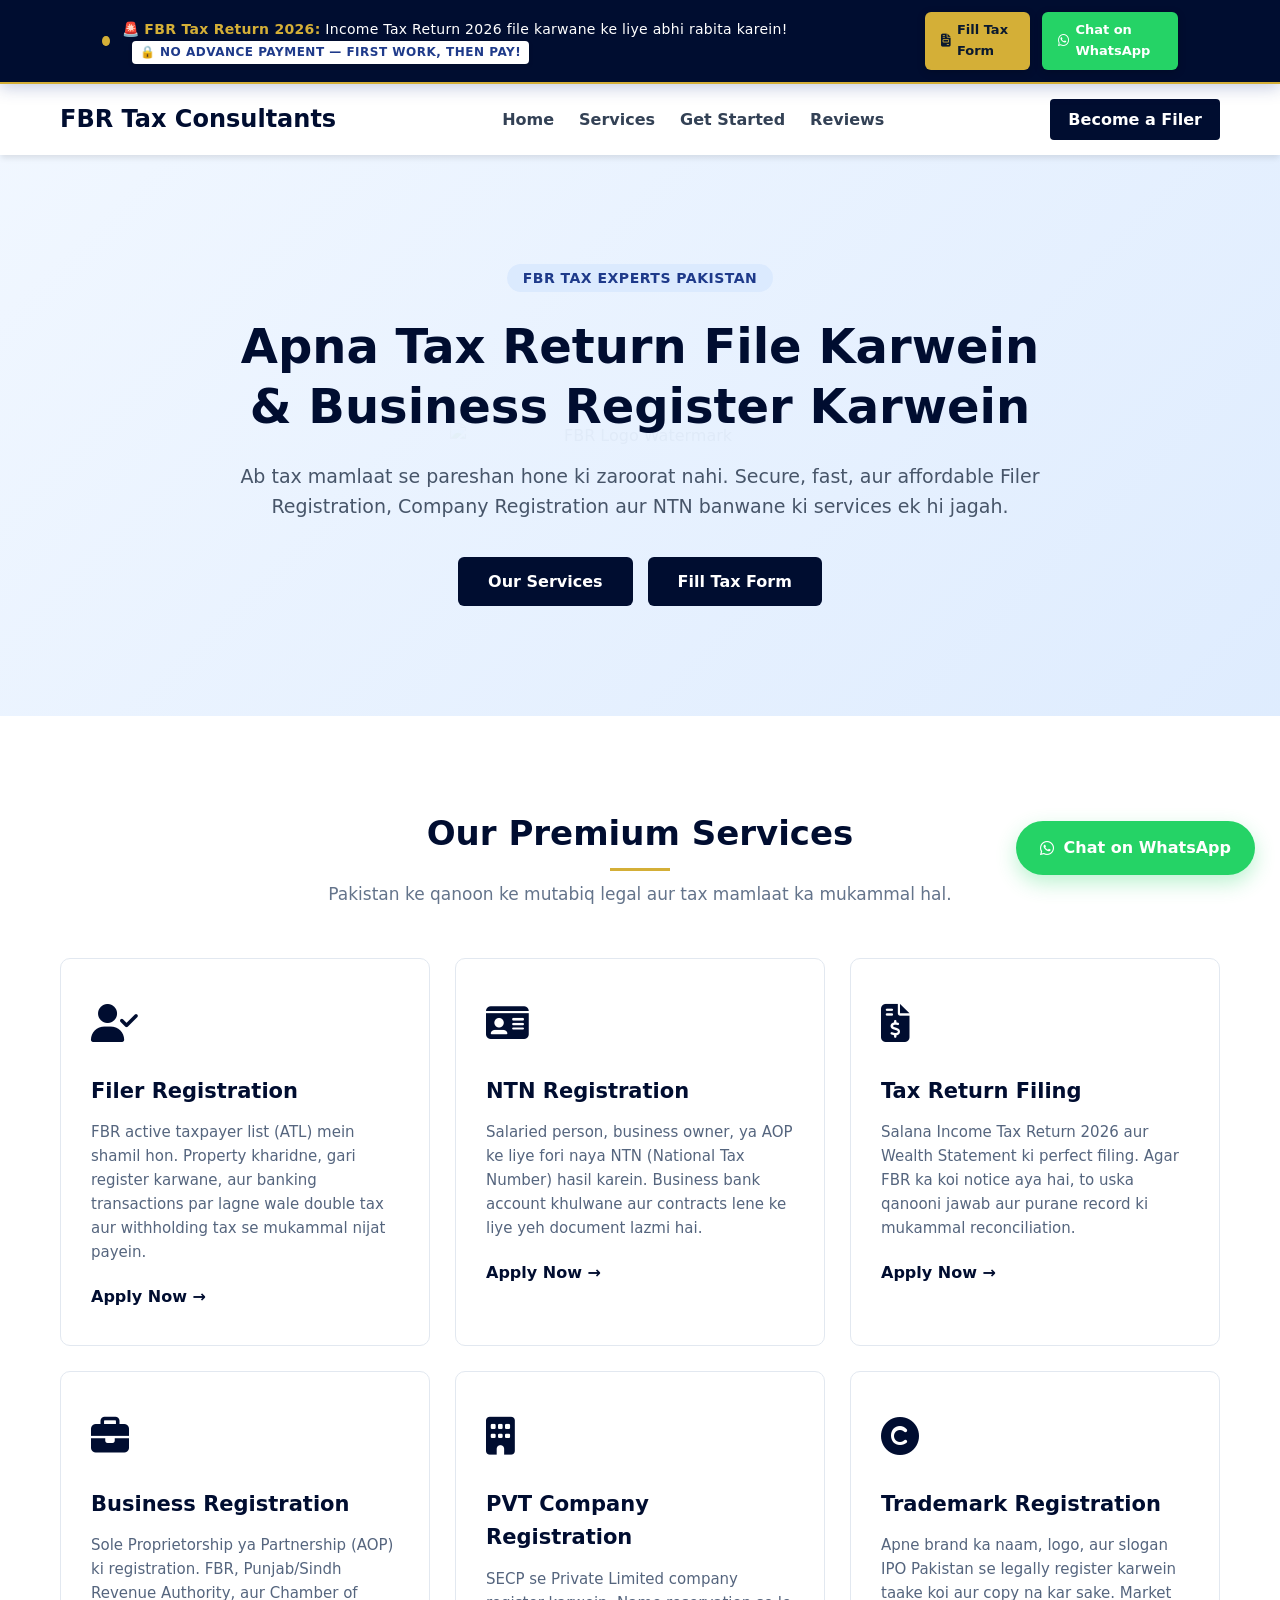
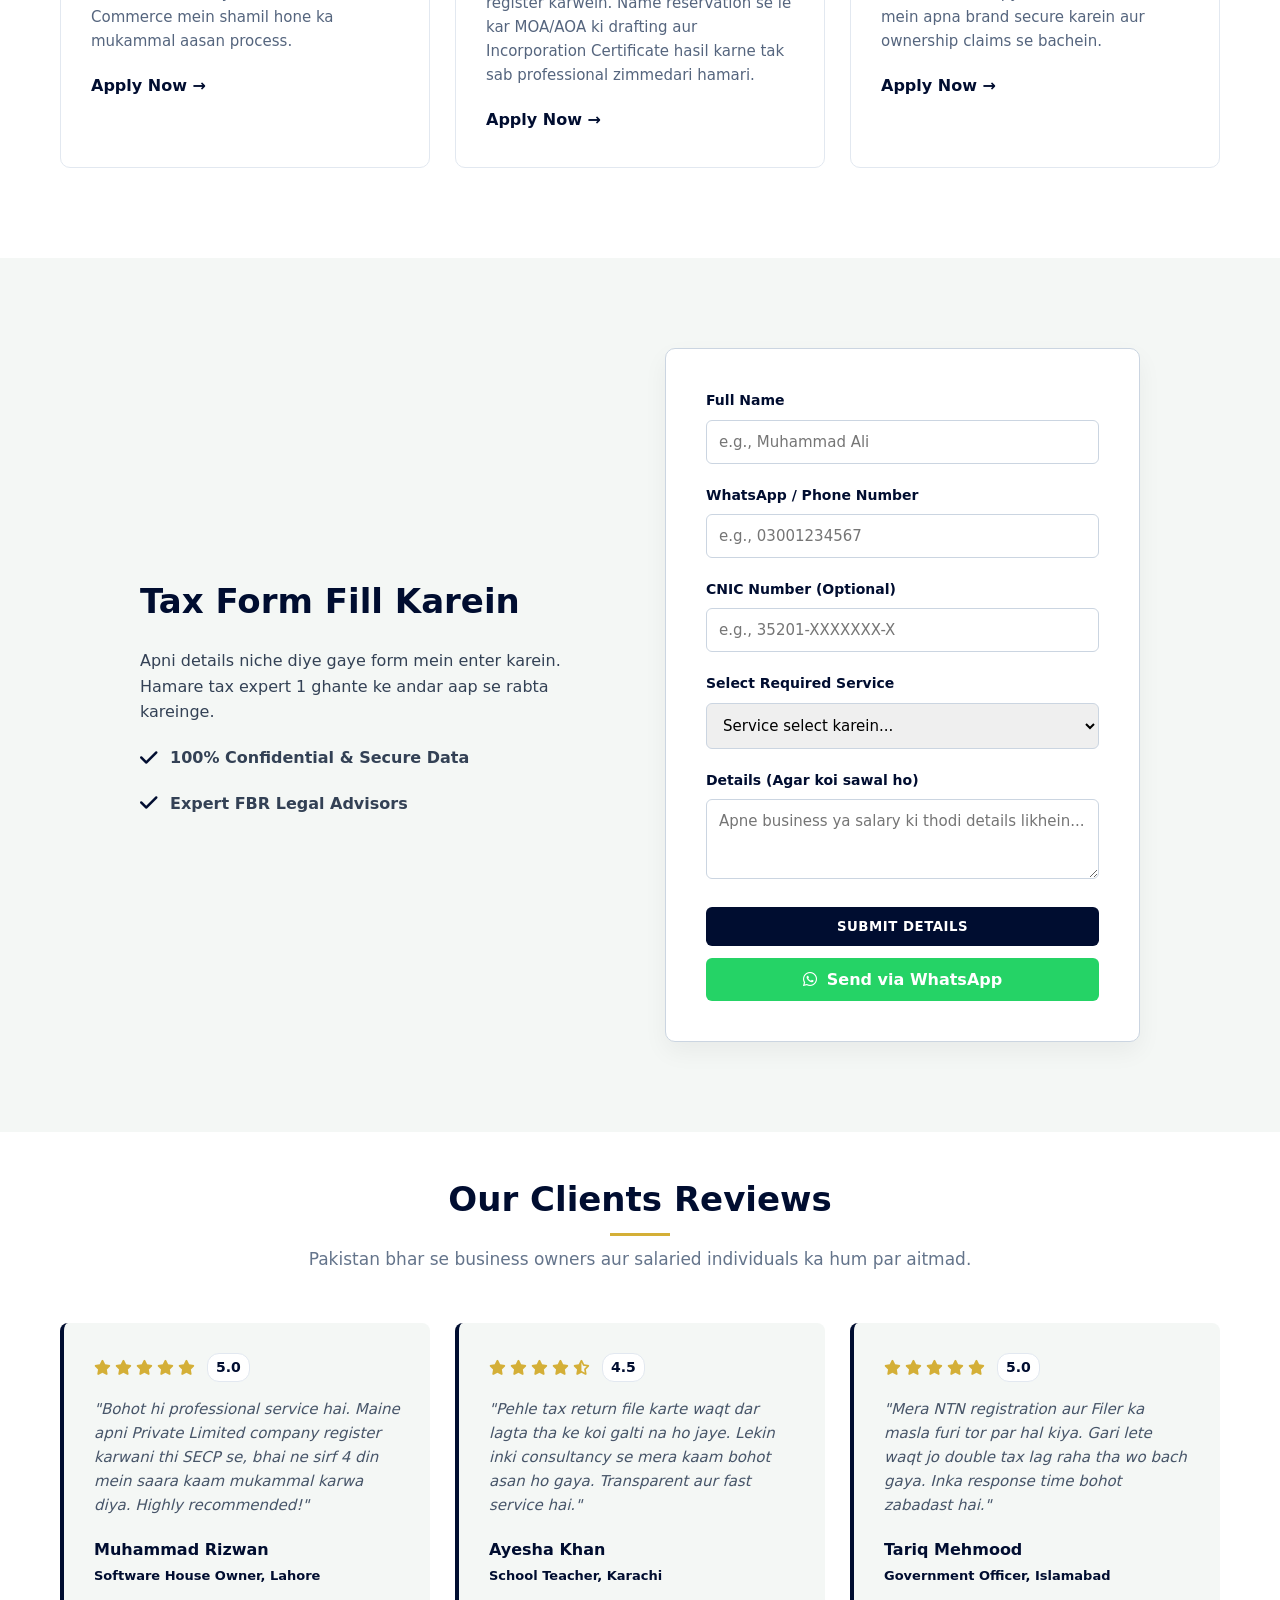
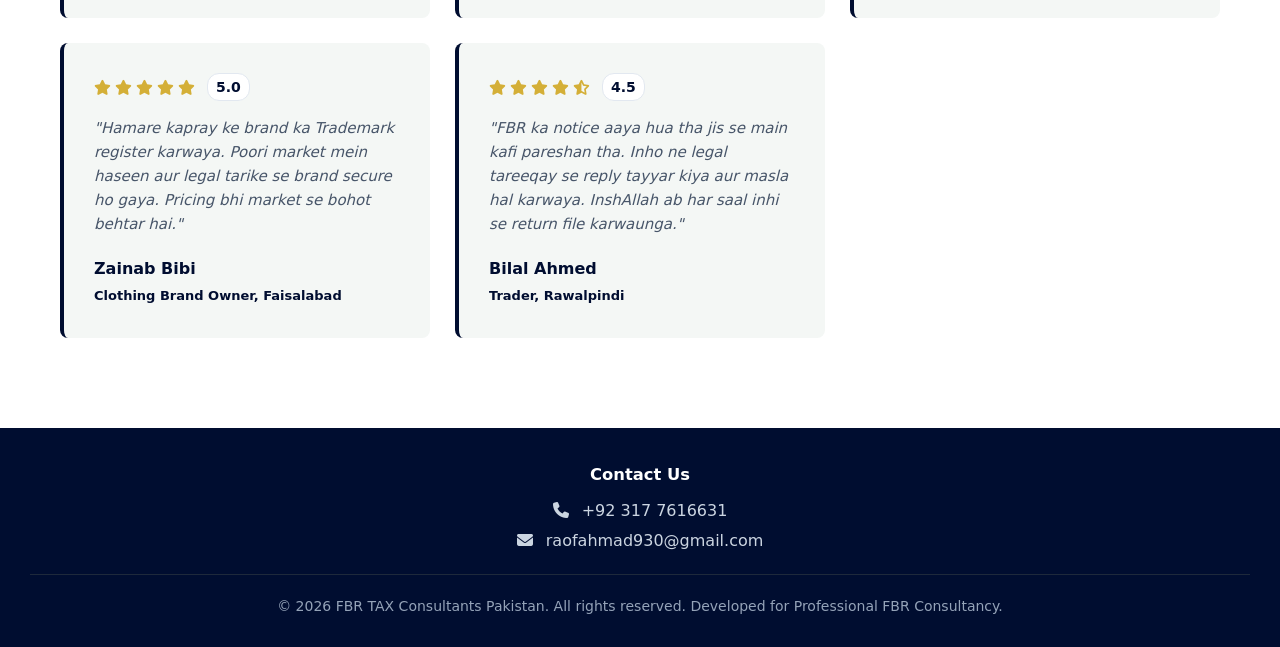
==== index.html @ 454d181c "Add files via upload" ====
<!DOCTYPE html>
<html lang="en">
<head>
    <meta charset="UTF-8">
    <meta name="viewport" content="width=device-width, initial-scale=1.0">
    <title>Tax & Business Consultancy | FBR Filer & Registrations Pakistan</title>
    <link rel="stylesheet" href="style.css">
    <link rel="stylesheet" href="https://cdnjs.cloudflare.com/ajax/libs/font-awesome/6.4.0/css/all.min.css">
</head>
<body>

    <div class="announcement-bar" onclick="location.href='#appointment'">
        <div class="bar-content">
            <span class="live-pulse"></span>
            <p><strong>🚨 FBR Tax Return 2026:</strong> Income Tax Return 2026 file karwane ke liye abhi rabita karein! <span class="trust-badge-text">🔒 NO ADVANCE PAYMENT — FIRST WORK, THEN PAY!</span></p>
        </div>
        
        <div class="bar-actions">
            <a href="#appointment" class="bar-btn bar-form-btn">
                <i class="fa-solid fa-file-invoice"></i> Fill Tax Form
            </a>
            
            <a href="https://wa.me/923177616631?text=Hi,%20I%20want%20to%20file%20my%20FBR%20Tax%20Return%20for%202026." class="bar-btn bar-whatsapp-btn" target="_blank" onclick="event.stopPropagation();">
                <i class="fa-brands fa-whatsapp"></i> Chat on WhatsApp
            </a>
        </div>
    </div>

    <header>
        <nav class="navbar">
            <div class="logo">FBR Tax<span> Consultants</span></div>
            <ul class="nav-links">
                <li><a href="#hero">Home</a></li>
                <li><a href="#services">Services</a></li>
                <li><a href="#appointment">Get Started</a></li>
                <li><a href="#reviews">Reviews</a></li>
            </ul>
            <a href="#appointment" class="nav-btn">Become a Filer</a>
        </nav>
    </header>

    <main>
        <section id="hero" class="hero-section">
            <div class="fbr-watermark-layer">
                <img src="https://upload.wikimedia.org/wikipedia/commons/4/43/Federal_Board_of_Revenue_Logo.png" alt="FBR Logo Watermark">
            </div>
            <div class="hero-container">
                <span class="badge">FBR Tax Experts Pakistan</span>
                <h1>Apna Tax Return File Karwein <br>& Business Register Karwein</h1>
                <p>Ab tax mamlaat se pareshan hone ki zaroorat nahi. Secure, fast, aur affordable Filer Registration, Company Registration aur NTN banwane ki services ek hi jagah.</p>
                <div class="hero-buttons">
                    <a href="#services" class="btn btn-primary">Our Services</a>
                    <a href="#appointment" class="btn btn-secondary">Fill Tax Form</a>
                </div>
            </div>
        </section>

        <section id="services" class="services-section">
            <div class="section-header">
                <h2>Our Premium Services</h2>
                <p>Pakistan ke qanoon ke mutabiq legal aur tax mamlaat ka mukammal hal.</p>
            </div>
            
            <div class="services-grid">
                <a href="#appointment" class="service-card">
                    <div class="service-icon"><i class="fa-solid fa-user-check"></i></div>
                    <h3>Filer Registration</h3>
                    <p>FBR active taxpayer list (ATL) mein shamil hon. Property kharidne, gari register karwane, aur banking transactions par lagne wale double tax aur withholding tax se mukammal nijat payein.</p>
                    <span class="service-link">Apply Now →</span>
                </a>
                
                <a href="#appointment" class="service-card">
                    <div class="service-icon"><i class="fa-solid fa-id-card"></i></div>
                    <h3>NTN Registration</h3>
                    <p>Salaried person, business owner, ya AOP ke liye fori naya NTN (National Tax Number) hasil karein. Business bank account khulwane aur contracts lene ke liye yeh document lazmi hai.</p>
                    <span class="service-link">Apply Now →</span>
                </a>
                
                <a href="#appointment" class="service-card">
                    <div class="service-icon"><i class="fa-solid fa-file-invoice-dollar"></i></div>
                    <h3>Tax Return Filing</h3>
                    <p>Salana Income Tax Return 2026 aur Wealth Statement ki perfect filing. Agar FBR ka koi notice aya hai, to uska qanooni jawab aur purane record ki mukammal reconciliation.</p>
                    <span class="service-link">Apply Now →</span>
                </a>
                
                <a href="#appointment" class="service-card">
                    <div class="service-icon"><i class="fa-solid fa-briefcase"></i></div>
                    <h3>Business Registration</h3>
                    <p>Sole Proprietorship ya Partnership (AOP) ki registration. FBR, Punjab/Sindh Revenue Authority, aur Chamber of Commerce mein shamil hone ka mukammal aasan process.</p>
                    <span class="service-link">Apply Now →</span>
                </a>
                
                <a href="#appointment" class="service-card">
                    <div class="service-icon"><i class="fa-solid fa-building"></i></div>
                    <h3>PVT Company Registration</h3>
                    <p>SECP se Private Limited company register karwein. Name reservation se le kar MOA/AOA ki drafting aur Incorporation Certificate hasil karne tak sab professional zimmedari hamari.</p>
                    <span class="service-link">Apply Now →</span>
                </a>
                
                <a href="#appointment" class="service-card">
                    <div class="service-icon"><i class="fa-solid fa-copyright"></i></div>
                    <h3>Trademark Registration</h3>
                    <p>Apne brand ka naam, logo, aur slogan IPO Pakistan se legally register karwein taake koi aur copy na kar sake. Market mein apna brand secure karein aur ownership claims se bachein.</p>
                    <span class="service-link">Apply Now →</span>
                </a>
            </div>
        </section>

        <section id="appointment" class="form-section">
            <div class="form-container">
                <div class="form-info">
                    <h2>Tax Form Fill Karein</h2>
                    <p>Apni details niche diye gaye form mein enter karein. Hamare tax expert 1 ghante ke andar aap se rabta kareinge.</p>
                    <div class="info-item">
                        <i class="fa-solid fa-check"></i>
                        <p>100% Confidential & Secure Data</p>
                    </div>
                    <div class="info-item">
                        <i class="fa-solid fa-check"></i>
                        <p>Expert FBR Legal Advisors</p>
                    </div>
                </div>

                <form class="tax-form" id="clientTaxForm" action="https://formsubmit.co/raofahmad930@gmail.com" method="POST">
                    
                    <input type="hidden" name="_subject" value="New Client Lead from FBR Tax Website!">
                    <input type="hidden" name="_captcha" value="false">

                    <div class="form-group">
                        <label for="clientName">Full Name</label>
                        <input type="text" id="clientName" name="Full_Name" required placeholder="e.g., Muhammad Ali">
                    </div>
                    <div class="form-group">
                        <label for="clientPhone">WhatsApp / Phone Number</label>
                        <input type="tel" id="clientPhone" name="Phone_Number" required placeholder="e.g., 03001234567">
                    </div>
                    <div class="form-group">
                        <label for="cnic">CNIC Number (Optional)</label>
                        <input type="text" id="cnic" name="CNIC" placeholder="e.g., 35201-XXXXXXX-X">
                    </div>
                    <div class="form-group">
                        <label for="serviceRequired">Select Required Service</label>
                        <select id="serviceRequired" name="Service_Required" required>
                            <option value="" disabled selected>Service select karein...</option>
                            <option value="Filer Registration">Filer Registration</option>
                            <option value="NTN Registration">NTN Registration</option>
                            <option value="Tax Return Filing">Tax Return Filing</option>
                            <option value="Business Registration">Business Registration (Sole Proprietor)</option>
                            <option value="PVT Company Registration">PVT Company (SECP) Registration</option>
                            <option value="Trademark Registration">Trademark Registration (IPO)</option>
                        </select>
                    </div>
                    <div class="form-group">
                        <label for="clientMessage">Details (Agar koi sawal ho)</label>
                        <textarea id="clientMessage" name="Message" rows="3" placeholder="Apne business ya salary ki thodi details likhein..."></textarea>
                    </div>
                    
                    <div class="form-actions">
                        <button type="submit" class="btn btn-primary form-submit">Submit Details</button>
                        <button type="button" onclick="window.open('https://wa.me/923177616631?text=Hi,%20I%20have%20filled%20the%20form%20on%20your%20website.', '_blank')" id="whatsappDirectBtn" class="btn btn-whatsapp">
                            <i class="fa-brands fa-whatsapp"></i> Send via WhatsApp
                        </button>
                    </div>
                </form>
            </div>
        </section>

        <section id="reviews" class="reviews-section">
            <div class="section-header">
                <h2>Our Clients Reviews</h2>
                <p>Pakistan bhar se business owners aur salaried individuals ka hum par aitmad.</p>
            </div>

            <div class="reviews-grid">
                <div class="review-card">
                    <div class="stars">
                        <i class="fa-solid fa-star"></i><i class="fa-solid fa-star"></i><i class="fa-solid fa-star"></i><i class="fa-solid fa-star"></i><i class="fa-solid fa-star"></i>
                        <span class="rating-num">5.0</span>
                    </div>
                    <p class="review-text">"Bohot hi professional service hai. Maine apni Private Limited company register karwani thi SECP se, bhai ne sirf 4 din mein saara kaam mukammal karwa diya. Highly recommended!"</p>
                    <div class="client-info">
                        <h4>Muhammad Rizwan</h4>
                        <span>Software House Owner, Lahore</span>
                    </div>
                </div>

                <div class="review-card">
                    <div class="stars">
                        <i class="fa-solid fa-star"></i><i class="fa-solid fa-star"></i><i class="fa-solid fa-star"></i><i class="fa-solid fa-star"></i><i class="fa-solid fa-star-half-stroke"></i>
                        <span class="rating-num">4.5</span>
                    </div>
                    <p class="review-text">"Pehle tax return file karte waqt dar lagta tha ke koi galti na ho jaye. Lekin inki consultancy se mera kaam bohot asan ho gaya. Transparent aur fast service hai."</p>
                    <div class="client-info">
                        <h4>Ayesha Khan</h4>
                        <span>School Teacher, Karachi</span>
                    </div>
                </div>

                <div class="review-card">
                    <div class="stars">
                        <i class="fa-solid fa-star"></i><i class="fa-solid fa-star"></i><i class="fa-solid fa-star"></i><i class="fa-solid fa-star"></i><i class="fa-solid fa-star"></i>
                        <span class="rating-num">5.0</span>
                    </div>
                    <p class="review-text">"Mera NTN registration aur Filer ka masla furi tor par hal kiya. Gari lete waqt jo double tax lag raha tha wo bach gaya. Inka response time bohot zabadast hai."</p>
                    <div class="client-info">
                        <h4>Tariq Mehmood</h4>
                        <span>Government Officer, Islamabad</span>
                    </div>
                </div>

                <div class="review-card">
                    <div class="stars">
                        <i class="fa-solid fa-star"></i><i class="fa-solid fa-star"></i><i class="fa-solid fa-star"></i><i class="fa-solid fa-star"></i><i class="fa-solid fa-star"></i>
                        <span class="rating-num">5.0</span>
                    </div>
                    <p class="review-text">"Hamare kapray ke brand ka Trademark register karwaya. Poori market mein haseen aur legal tarike se brand secure ho gaya. Pricing bhi market se bohot behtar hai."</p>
                    <div class="client-info">
                        <h4>Zainab Bibi</h4>
                        <span>Clothing Brand Owner, Faisalabad</span>
                    </div>
                </div>

                <div class="review-card">
                    <div class="stars">
                        <i class="fa-solid fa-star"></i><i class="fa-solid fa-star"></i><i class="fa-solid fa-star"></i><i class="fa-solid fa-star"></i><i class="fa-solid fa-star-half-stroke"></i>
                        <span class="rating-num">4.5</span>
                    </div>
                    <p class="review-text">"FBR ka notice aaya hua tha jis se main kafi pareshan tha. Inho ne legal tareeqay se reply tayyar kiya aur masla hal karwaya. InshAllah ab har saal inhi se return file karwaunga."</p>
                    <div class="client-info">
                        <h4>Bilal Ahmed</h4>
                        <span>Trader, Rawalpindi</span>
                    </div>
                </div>
            </div>
        </section>
    </main>

    <footer>
        <div style="margin-bottom: 20px;">
            <h3 style="color: #ffffff; margin-bottom: 10px;">Contact Us</h3>
            <p style="font-size: 16px; color: #cbd5e1; margin-bottom: 5px;">
                <i class="fa-solid fa-phone" style="margin-right: 8px;"></i> +92 317 7616631
            </p>
            <p style="font-size: 16px; color: #cbd5e1;">
                <i class="fa-solid fa-envelope" style="margin-right: 8px;"></i> raofahmad930@gmail.com
            </p>
        </div>
        <div style="border-top: 1px solid #1e293b; padding-top: 20px; margin-top: 10px;">
            <p>&copy; 2026 FBR TAX Consultants Pakistan. All rights reserved. Developed for Professional FBR Consultancy.</p>
        </div>
    </footer>

    <a href="https://wa.me/923177616631?text=Hi,%20I%20want%20to%20know%20about%20FBR%20Tax%20Filing%20and%20Registration%20services." class="whatsapp-float" target="_blank">
        <i class="fa-brands fa-whatsapp"></i>
        <span>Chat on WhatsApp</span>
    </a>

    <script src="script.js"></script>
</body>
</html>
---- style.css ----
/* --- Color Palette & Reset --- */
* {
    margin: 0;
    padding: 0;
    box-sizing: border-box;
    font-family: 'Segoe UI', system-ui, sans-serif;
    scroll-behavior: smooth;
}

:root {
    /* Changed from Green to Navy Blue */
    --primary-color: #000d30; 
    --accent-color: #d4af37;
    --dark-blue: #000d30;
    --light-gray: #f4f7f5;
    --text-color: #334155;
    --border-color: #cbd5e1;
}

body {
    color: var(--text-color);
    background-color: #ffffff;
    line-height: 1.6;
}

/* --- Upgraded Classy 2026 Announcement Bar --- */
.announcement-bar {
    /* Updated gradient to use navy blue */
    background: linear-gradient(135deg, #000d30 0%, #000d30 100%); 
    color: #ffffff;
    display: flex;
    justify-content: space-between;
    align-items: center;
    padding: 12px 8%;
    cursor: pointer;
    position: relative;
    z-index: 1001;
    font-size: 14px;
    border-bottom: 2px solid var(--accent-color);
    box-shadow: 0 4px 15px rgba(30, 58, 138, 0.25);
    animation: barElegantGlow 4s infinite alternate;
}

.bar-content {
    display: flex;
    align-items: center;
    gap: 12px;
}

.live-pulse {
    width: 10px;
    height: 10px;
    background-color: var(--accent-color);
    border-radius: 50%;
    display: inline-block;
    animation: pulseGoldDot 1.5s infinite;
}

.announcement-bar p { margin: 0; font-weight: 500; letter-spacing: 0.3px; }
.announcement-bar p strong { color: var(--accent-color); font-weight: 700; }

.trust-badge-text {
    background-color: #ffffff;
    color: #1e3a8a; /* Updated to navy blue */
    padding: 2px 8px;
    border-radius: 4px;
    font-weight: 800;
    margin-left: 10px;
    display: inline-block;
    font-size: 12px;
    letter-spacing: 0.5px;
    box-shadow: 0 2px 5px rgba(0,0,0,0.1);
    animation: textPulse 2s infinite;
}

.bar-actions { display: flex; gap: 12px; }
.bar-btn { color: #0a192f; text-decoration: none; padding: 8px 16px; border-radius: 6px; font-weight: 700; display: flex; align-items: center; gap: 6px; font-size: 13px; box-shadow: 0 2px 8px rgba(0,0,0,0.2); transition: all 0.3s ease; }
.bar-form-btn { background-color: var(--accent-color); color: #0a192f; }
.bar-form-btn:hover { background-color: #bfa032; transform: translateY(-2px); }
.bar-whatsapp-btn { background-color: #25d366; color: #ffffff; }
.bar-whatsapp-btn:hover { background-color: #1ebd58; transform: translateY(-2px); }

/* --- Navbar --- */
header {
    background: #ffffff;
    position: sticky;
    top: 0;
    box-shadow: 0 4px 6px -1px rgba(0,0,0,0.1);
    z-index: 1000;
}
.navbar { display: flex; justify-content: space-between; align-items: center; max-width: 1200px; margin: 0 auto; padding: 15px 20px; }
.logo { font-size: 24px; font-weight: 800; color: var(--dark-blue); }
.logo span { color: var(--primary-color); }
.nav-links { display: flex; list-style: none; gap: 25px; }
.nav-links a { text-decoration: none; color: var(--text-color); font-weight: 600; transition: 0.3s; }
.nav-links a:hover { color: var(--primary-color); }
.nav-btn { text-decoration: none; background: var(--primary-color); color: #fff; padding: 8px 18px; border-radius: 4px; font-weight: 600; transition: 0.3s; }
.nav-btn:hover { background: #172554; box-shadow: 0 4px 10px rgba(30, 58, 138, 0.3); } /* Updated hover to darker blue */

/* --- Hero Section & Watermark --- */
.hero-section {
    /* Updated gradient to use light blue tints instead of green */
    background: linear-gradient(135deg, rgba(239, 246, 255, 0.9) 0%, rgba(219, 234, 254, 0.9) 100%);
    padding: 110px 20px;
    text-align: center;
    position: relative !important;
    overflow: hidden !important;
}
.fbr-watermark-layer {
    position: absolute !important;
    top: 50% !important; left: 50% !important;
    transform: translate(-50%, -50%) !important;
    width: 380px !important; height: 380px !important;
    z-index: 1 !important;
    pointer-events: none !important;
    display: flex !important; justify-content: center !important; align-items: center !important;
}
.fbr-watermark-layer img {
    width: 100% !important; height: auto !important;
    opacity: 0.04 !important;
    mix-blend-mode: multiply !important;
}
.hero-container { max-width: 850px; margin: 0 auto; position: relative !important; z-index: 2 !important; }
.badge { background: #dbeafe; color: #1e3a8a; padding: 6px 16px; border-radius: 20px; font-weight: 700; font-size: 14px; text-transform: uppercase; letter-spacing: 0.5px; } /* Updated badge to blue */
.hero-container h1 { font-size: 48px; color: var(--dark-blue); margin: 25px 0; line-height: 1.25; font-weight: 800; }
.hero-container p { font-size: 19px; color: #475569; margin-bottom: 35px; }
.hero-buttons { display: flex; justify-content: center; gap: 15px; }

/* --- Buttons --- */
.btn { padding: 12px 30px; border-radius: 6px; font-weight: 700; text-decoration: none; cursor: pointer; border: none; transition: 0.3s; }
.btn-primary { background: var(--primary-color); color: #fff; }
.btn-primary:hover { background: #172554; transform: translateY(-2px); } /* Updated hover to darker blue */
.btn-secondary { background: var(--dark-blue); color: #fff; }
.btn-secondary:hover { background: #1e293b; transform: translateY(-2px); }

/* --- Services Section --- */
.services-section { max-width: 1200px; margin: 0 auto; padding: 90px 20px; }
.section-header { text-align: center; margin-bottom: 50px; }
.section-header h2 { font-size: 34px; color: var(--dark-blue); font-weight: 800; position: relative; display: inline-block; padding-bottom: 10px; }
.section-header h2::after { content: ''; width: 60px; height: 3px; background: var(--accent-color); position: absolute; bottom: 0; left: 50%; transform: translateX(-50%); }
.section-header p { color: #64748b; margin-top: 10px; font-size: 17px; }

.services-grid { display: grid; grid-template-columns: repeat(auto-fit, minmax(320px, 1fr)); gap: 25px; }
/* Modified to act as an anchor link */
.service-card { border: 1px solid #e2e8f0; padding: 35px 30px; border-radius: 10px; background: #fff; transition: 0.3s; text-decoration: none; display: block; color: inherit; }
.service-card:hover { transform: translateY(-5px); box-shadow: 0 15px 30px rgba(0,0,0,0.08); border-color: var(--primary-color); }
.service-icon { font-size: 38px; color: var(--primary-color); margin-bottom: 20px; }
.service-card h3 { font-size: 21px; color: var(--dark-blue); margin-bottom: 12px; font-weight: 700; }
.service-card p { font-size: 15px; color: #55657e; margin-bottom: 20px; }
.service-link { display: inline-block; text-decoration: none; color: var(--primary-color); font-weight: 700; }

/* --- Form Section --- */
.form-section { background-color: var(--light-gray); padding: 90px 20px; }
.form-container { max-width: 1000px; margin: 0 auto; display: grid; grid-template-columns: 1fr 1fr; gap: 50px; align-items: center; }
.form-info h2 { font-size: 34px; color: var(--dark-blue); font-weight: 800; margin-bottom: 20px; }
.info-item { display: flex; align-items: center; gap: 12px; margin-top: 20px; font-weight: 600; font-size: 16px; }
.info-item i { color: var(--primary-color); font-size: 20px; }
.tax-form { background: #fff; padding: 40px; border-radius: 10px; box-shadow: 0 10px 25px rgba(0,0,0,0.05); border: 1px solid var(--border-color); }
.form-group { margin-bottom: 20px; }
.form-group label { display: block; font-weight: 700; margin-bottom: 8px; font-size: 14px; color: var(--dark-blue); }
.form-group input, .form-group select, .form-group textarea { width: 100%; padding: 12px; border: 1px solid var(--border-color); border-radius: 6px; font-size: 15px; outline: none; transition: 0.3s; }
.form-group input:focus, .form-group select:focus, .form-group textarea:focus { border-color: var(--primary-color); box-shadow: 0 0 0 3px rgba(30, 58, 138, 0.1); } /* Updated shadow to blue */

/* Updated Buttons inside Form */
.form-actions { display: flex; flex-direction: column; gap: 12px; margin-top: 10px; }
.form-submit { width: 100%; text-transform: uppercase; letter-spacing: 0.5px; }
.btn-whatsapp { width: 100%; background-color: #25d366; color: white; display: flex; justify-content: center; align-items: center; gap: 10px; font-size: 16px; border: none; padding: 12px 30px; border-radius: 6px; font-weight: 700; cursor: pointer; transition: 0.3s; text-decoration: none; }
.btn-whatsapp:hover { background-color: #1ebd58; transform: translateY(-2px); }

/* --- Reviews Section --- */
.reviews-section { background-color: #fff; max-width: 1200px; margin: 0 auto; padding: 40px 20px 90px 20px; }
.reviews-grid { display: grid; grid-template-columns: repeat(auto-fit, minmax(300px, 1fr)); gap: 25px; }
.review-card { background: var(--light-gray); padding: 30px; border-radius: 8px; border-left: 4px solid var(--primary-color); transition: 0.3s; }
.review-card:hover { transform: scale(1.02); box-shadow: 0 10px 20px rgba(0,0,0,0.05); }
.stars { color: var(--accent-color); margin-bottom: 15px; font-size: 15px; display: flex; align-items: center; gap: 4px; }
.rating-num { color: var(--dark-blue); font-weight: 700; margin-left: 8px; font-size: 14px; background: #fff; padding: 2px 8px; border-radius: 12px; border: 1px solid #e2e8f0; }
.review-text { font-style: italic; color: #475569; font-size: 15px; margin-bottom: 20px; line-height: 1.6; }
.client-info h4 { color: var(--dark-blue); font-size: 16px; font-weight: 700; }
.client-info span { color: var(--primary-color); font-size: 13px; font-weight: 600; }

/* --- Footer --- */
footer { background: var(--dark-blue); color: #94a3b8; text-align: center; padding: 30px; font-size: 14px; border-top: 4px solid var(--primary-color); }

/* --- WhatsApp Floating Button --- */
.whatsapp-float { position: fixed; bottom: 25px; right: 25px; background-color: #25d366; color: white; border-radius: 50px; text-align: center; padding: 14px 24px; font-weight: 700; font-size: 16px; box-shadow: 0 8px 20px rgba(37, 211, 102, 0.3); text-decoration: none; display: flex; align-items: center; gap: 10px; z-index: 1000; transition: 0.3s ease; }
.whatsapp-float:hover { transform: translateY(-3px); box-shadow: 0 12px 24px rgba(37, 211, 102, 0.4); background-color: #1ebd58; }

/* --- Animations --- */
@keyframes pulseGoldDot {
    0% { transform: scale(0.95); box-shadow: 0 0 0 0 rgba(212, 175, 55, 0.7); }
    70% { transform: scale(1); box-shadow: 0 0 0 8px rgba(212, 175, 55, 0); }
    100% { transform: scale(0.95); box-shadow: 0 0 0 0 rgba(212, 175, 55, 0); }
}
@keyframes barElegantGlow {
    0% { box-shadow: 0 4px 10px rgba(30, 58, 138, 0.2); } /* Updated shadow to blue */
    100% { box-shadow: 0 4px 20px rgba(212, 175, 55, 0.3); border-color: #ffdf79; }
}
@keyframes textPulse {
    0% { transform: scale(1); }
    50% { transform: scale(1.03); background-color: #ffdf79; }
    100% { transform: scale(1); }
}

/* --- Mobile Responsive --- */
@media (max-width: 900px) {
    .announcement-bar { flex-direction: column; gap: 12px; text-align: center; padding: 15px; }
    .bar-content { flex-direction: column; gap: 6px; }
    .bar-actions { width: 100%; justify-content: center; }
}
@media (max-width: 768px) {
    .navbar { flex-direction: column; gap: 15px; }
    .nav-links { gap: 15px; }
    .hero-container h1 { font-size: 32px; }
    .form-container { grid-template-columns: 1fr; gap: 40px; }
    .whatsapp-float span { display: none; } 
    .whatsapp-float { padding: 16px; border-radius: 50%; bottom: 20px; right: 20px; }
}
@media (max-width: 600px) {
    .trust-badge-text { display: block; margin-left: 0; margin-top: 5px; text-align: center; }
}
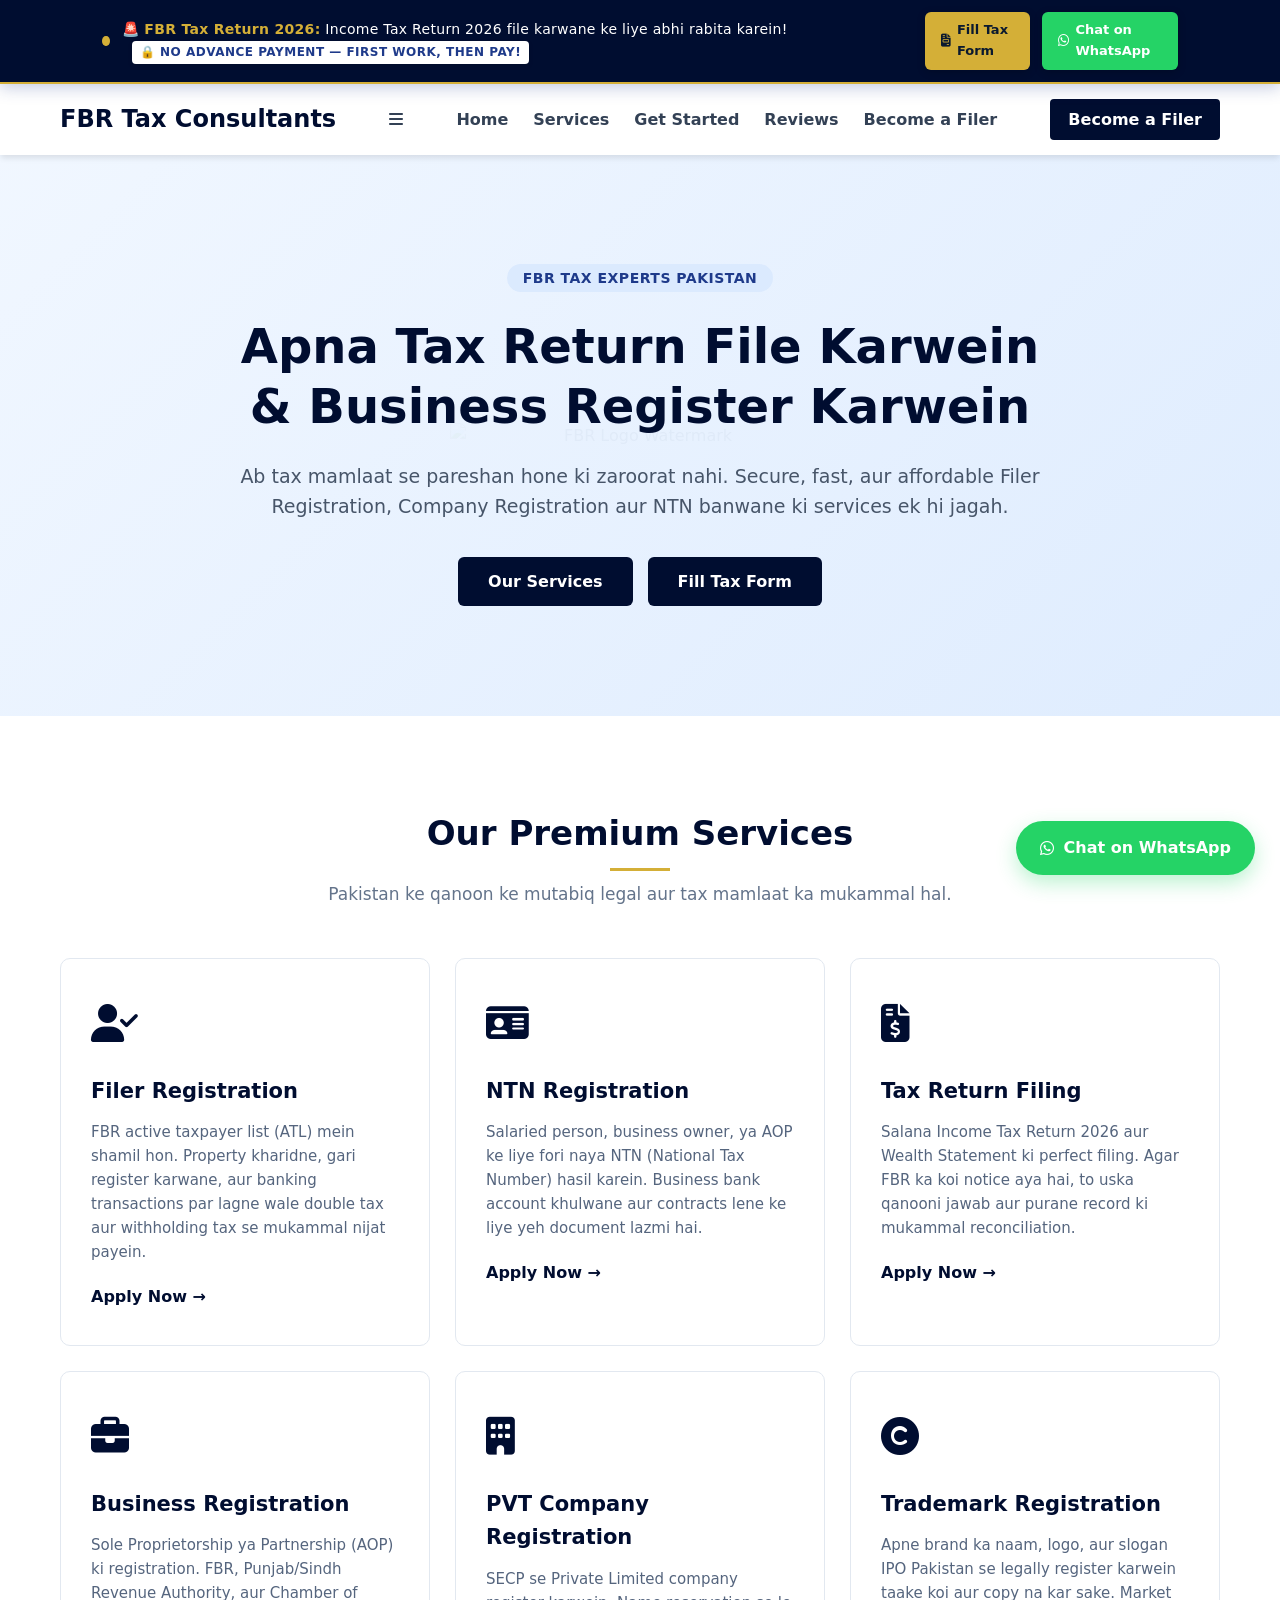
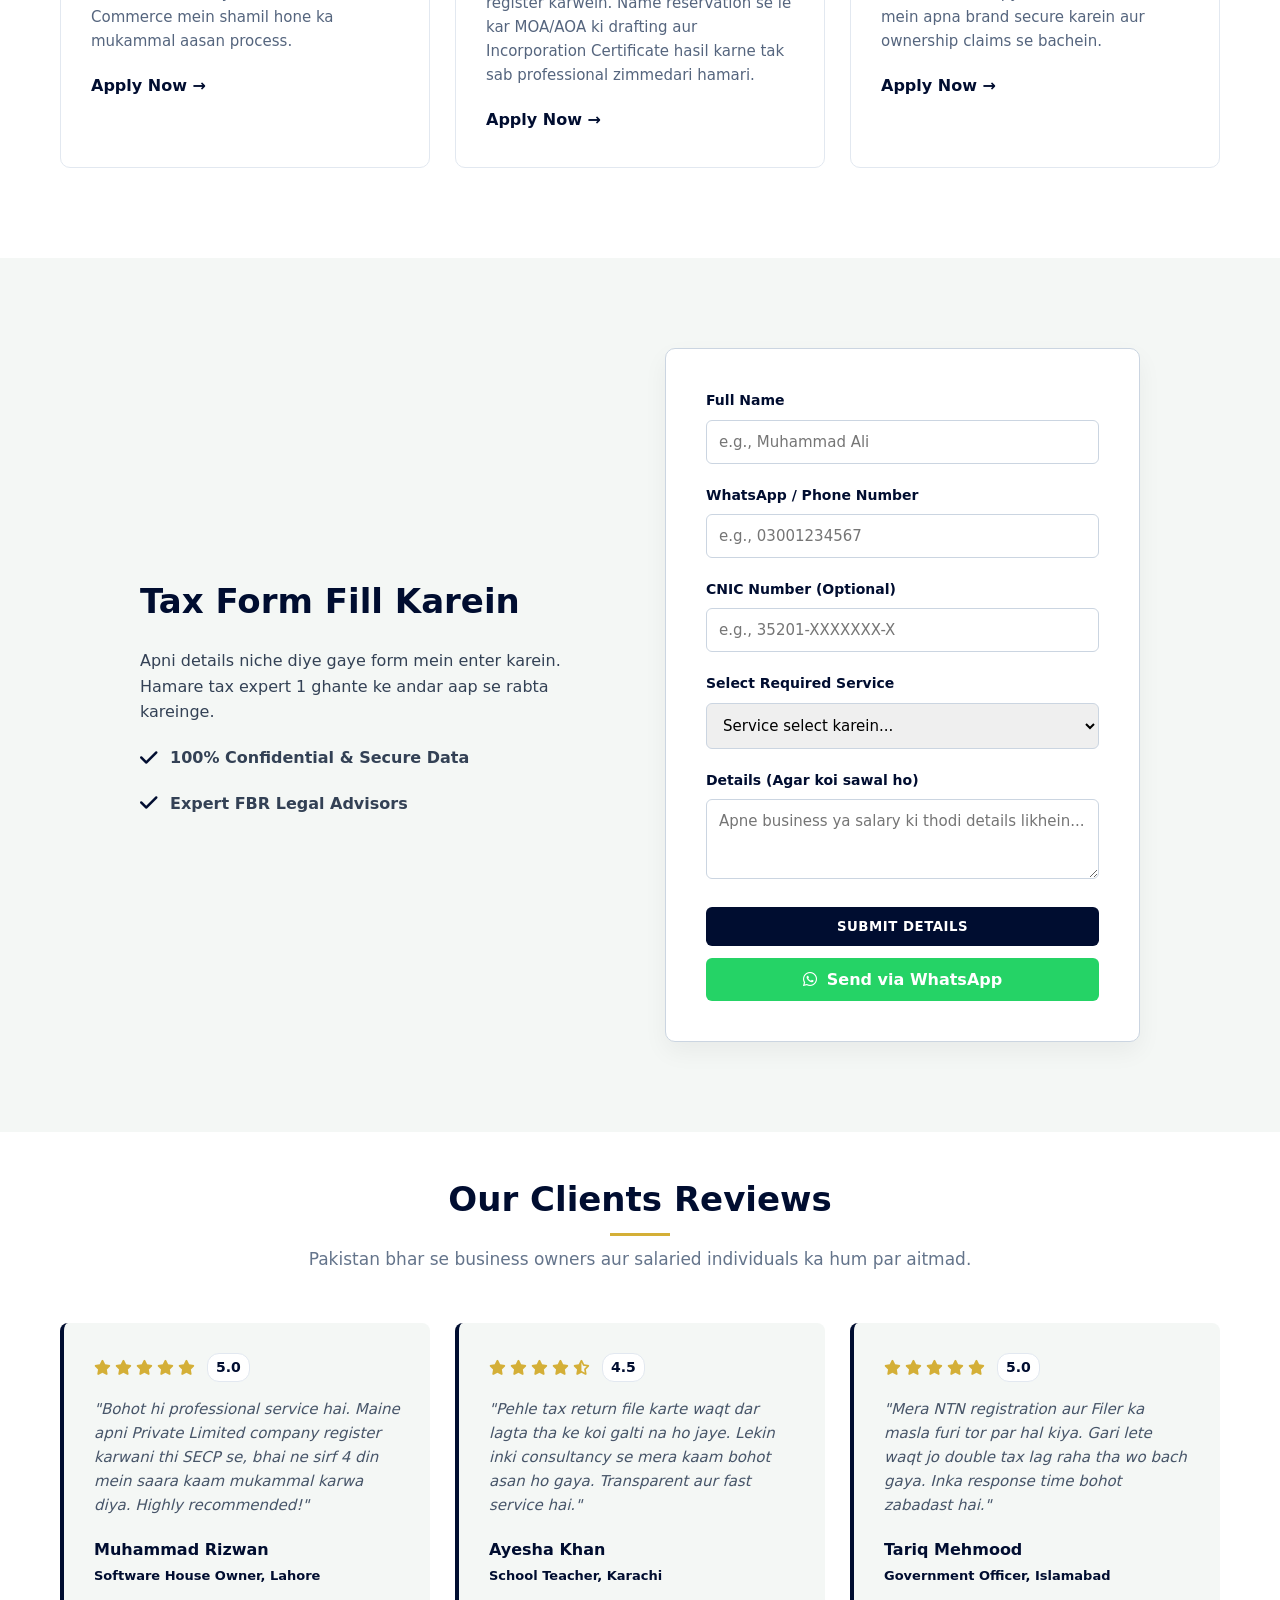
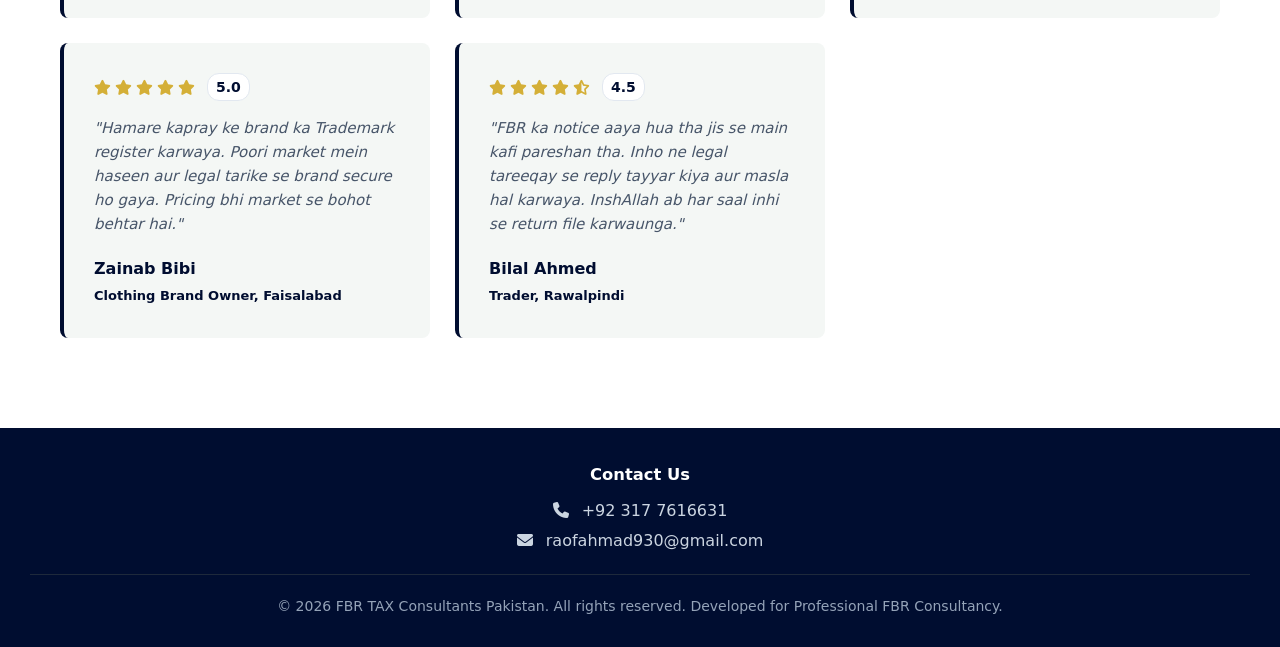
==== commit ec1da7c4: "Update index.html" ====
--- a/index.html
+++ b/index.html
@@ -29,13 +29,17 @@
     <header>
         <nav class="navbar">
             <div class="logo">FBR Tax<span> Consultants</span></div>
+            <div class="menu-toggle" id="mobile-menu">
+                <i class="fa-solid fa-bars"></i>
+            </div>
             <ul class="nav-links">
                 <li><a href="#hero">Home</a></li>
                 <li><a href="#services">Services</a></li>
                 <li><a href="#appointment">Get Started</a></li>
                 <li><a href="#reviews">Reviews</a></li>
+                <li class="mobile-only"><a href="#appointment" class="nav-btn-mobile">Become a Filer</a></li>
             </ul>
-            <a href="#appointment" class="nav-btn">Become a Filer</a>
+            <a href="#appointment" class="nav-btn desktop-only">Become a Filer</a>
         </nav>
     </header>
 
@@ -122,7 +126,6 @@
                 </div>
 
                 <form class="tax-form" id="clientTaxForm" action="https://formsubmit.co/raofahmad930@gmail.com" method="POST">
-                    
                     <input type="hidden" name="_subject" value="New Client Lead from FBR Tax Website!">
                     <input type="hidden" name="_captcha" value="false">
 
@@ -157,7 +160,8 @@
                     
                     <div class="form-actions">
                         <button type="submit" class="btn btn-primary form-submit">Submit Details</button>
-                        <button type="button" onclick="window.open('https://wa.me/923177616631?text=Hi,%20I%20have%20filled%20the%20form%20on%20your%20website.', '_blank')" id="whatsappDirectBtn" class="btn btn-whatsapp">
+                        
+                        <button type="button" id="whatsappDirectBtn" class="btn btn-whatsapp">
                             <i class="fa-brands fa-whatsapp"></i> Send via WhatsApp
                         </button>
                     </div>
@@ -255,6 +259,6 @@
         <span>Chat on WhatsApp</span>
     </a>
 
-    <script src="script.js"></script>
+    <script src="java.js"></script>
 </body>
-</html>+</html>
--- a/style.css
+++ b/style.css
@@ -217,4 +217,4 @@
 }
 @media (max-width: 600px) {
     .trust-badge-text { display: block; margin-left: 0; margin-top: 5px; text-align: center; }
-}+}
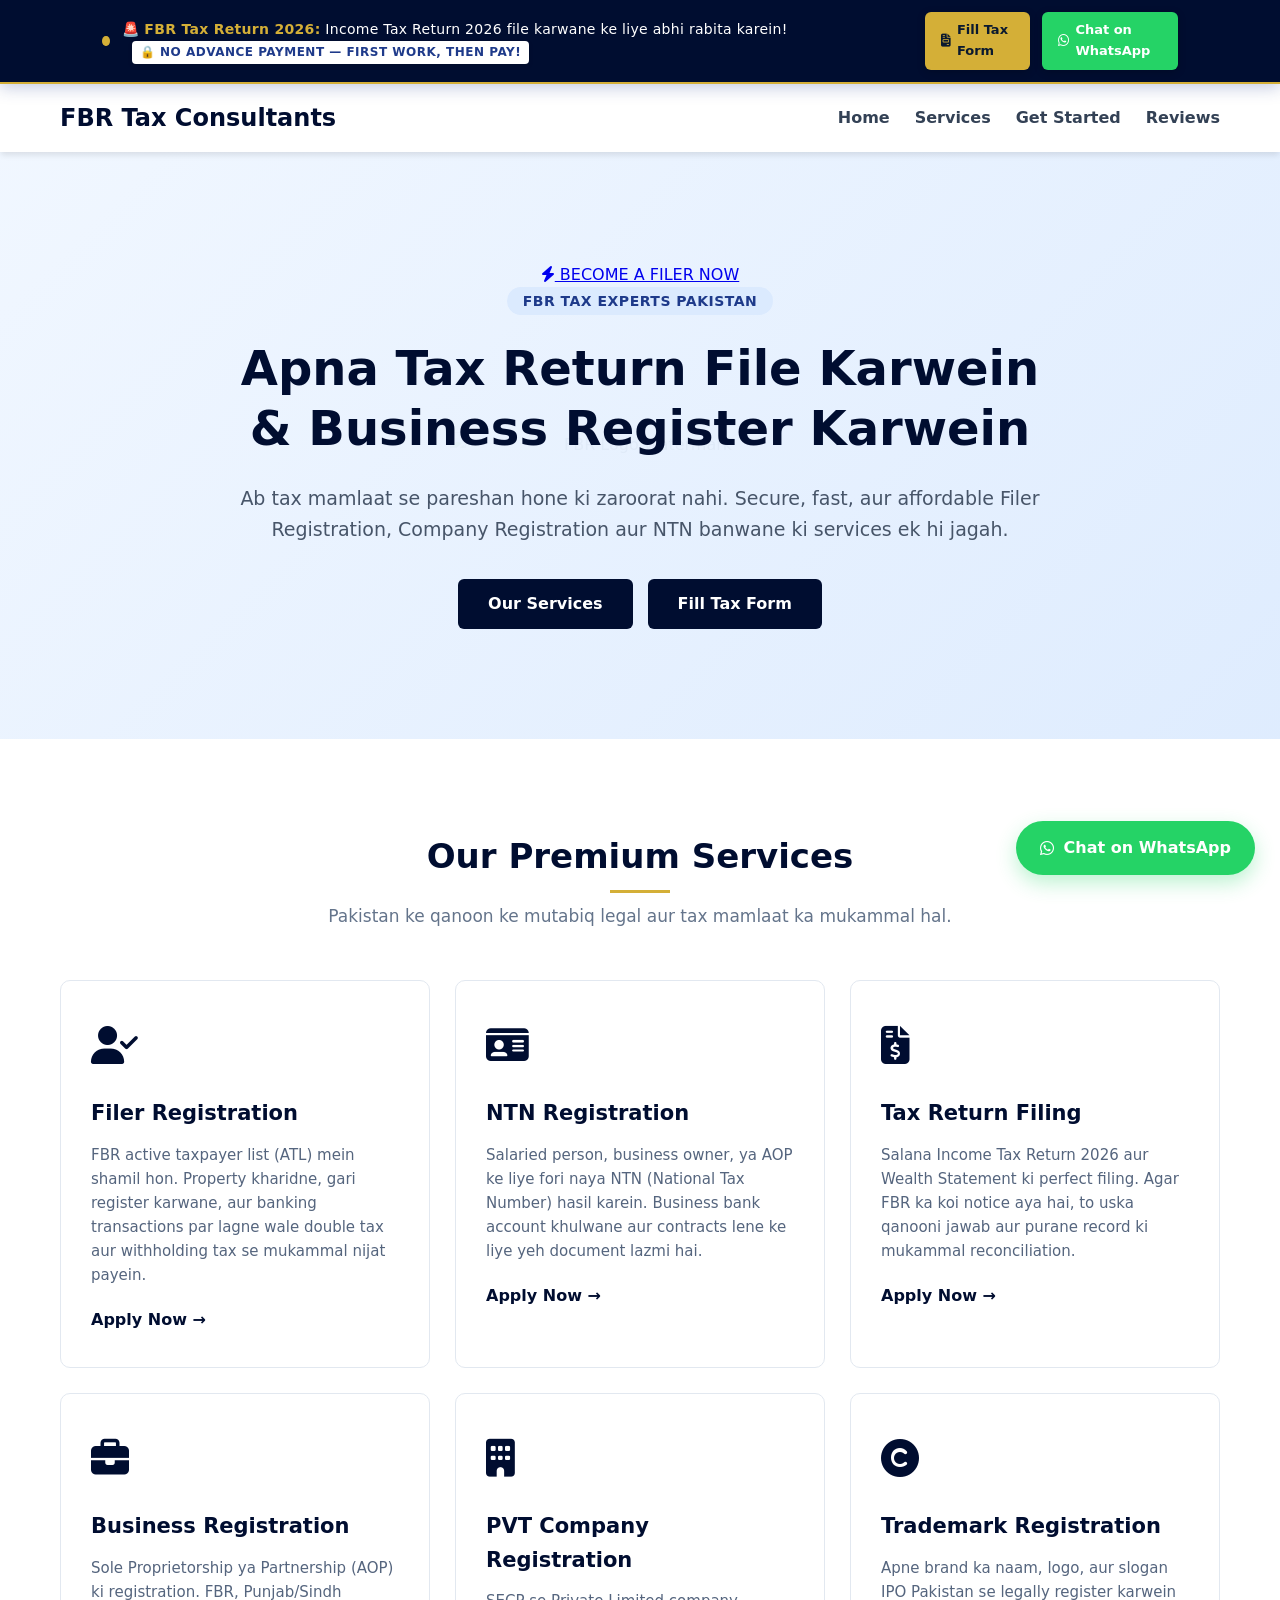
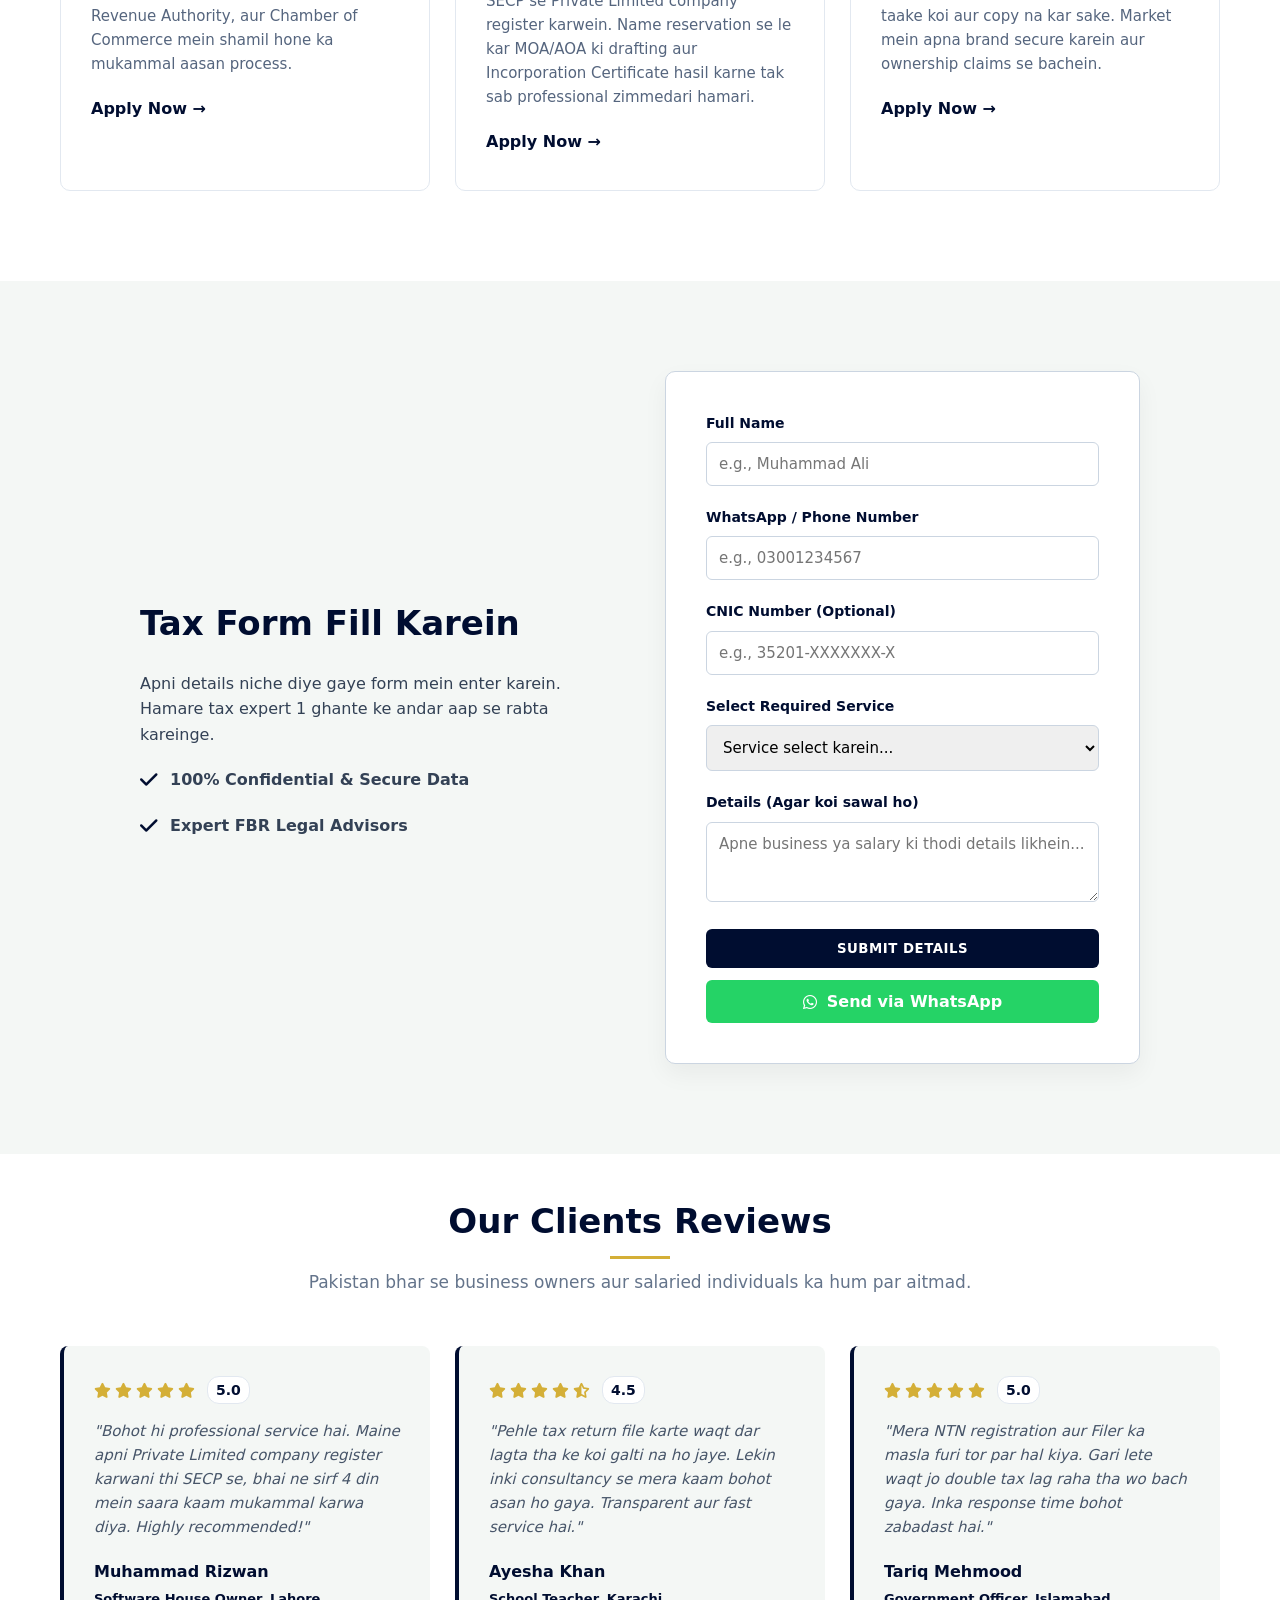
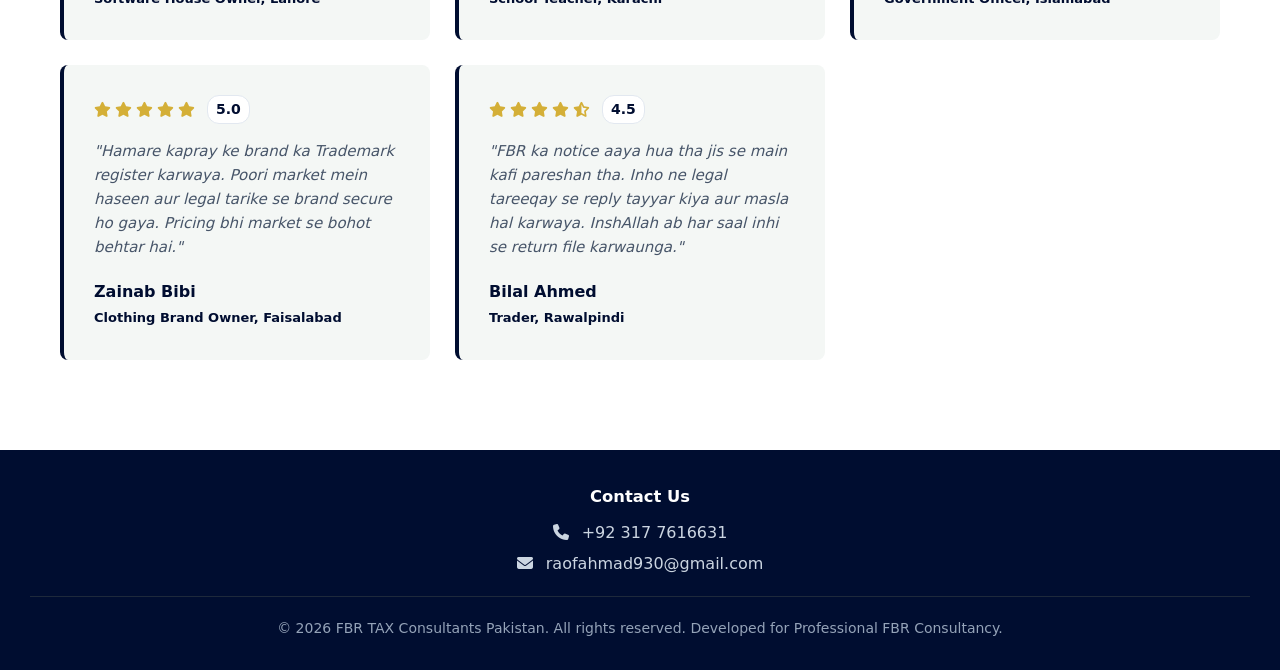
==== commit 29d28ab4: "Update index.html" ====
--- a/index.html
+++ b/index.html
@@ -37,10 +37,8 @@
                 <li><a href="#services">Services</a></li>
                 <li><a href="#appointment">Get Started</a></li>
                 <li><a href="#reviews">Reviews</a></li>
-                <li class="mobile-only"><a href="#appointment" class="nav-btn-mobile">Become a Filer</a></li>
             </ul>
-            <a href="#appointment" class="nav-btn desktop-only">Become a Filer</a>
-        </nav>
+            </nav>
     </header>
 
     <main>
@@ -48,6 +46,11 @@
             <div class="fbr-watermark-layer">
                 <img src="https://upload.wikimedia.org/wikipedia/commons/4/43/Federal_Board_of_Revenue_Logo.png" alt="FBR Logo Watermark">
             </div>
+  <div class="hero-container">
+                <a href="#appointment" class="hero-top-btn">
+                    <i class="fa-solid fa-bolt"></i> BECOME A FILER NOW
+                </a>
+    </div>
             <div class="hero-container">
                 <span class="badge">FBR Tax Experts Pakistan</span>
                 <h1>Apna Tax Return File Karwein <br>& Business Register Karwein</h1>
@@ -147,7 +150,7 @@
                             <option value="" disabled selected>Service select karein...</option>
                             <option value="Filer Registration">Filer Registration</option>
                             <option value="NTN Registration">NTN Registration</option>
-                            <option value="Tax Return Filing">Tax Return Filing</option>
+                            <option value="Tax Return Filing">Tax Return Filing (2026) s</option>
                             <option value="Business Registration">Business Registration (Sole Proprietor)</option>
                             <option value="PVT Company Registration">PVT Company (SECP) Registration</option>
                             <option value="Trademark Registration">Trademark Registration (IPO)</option>
--- a/style.css
+++ b/style.css
@@ -8,7 +8,6 @@
 }
 
 :root {
-    /* Changed from Green to Navy Blue */
     --primary-color: #000d30; 
     --accent-color: #d4af37;
     --dark-blue: #000d30;
@@ -25,7 +24,6 @@
 
 /* --- Upgraded Classy 2026 Announcement Bar --- */
 .announcement-bar {
-    /* Updated gradient to use navy blue */
     background: linear-gradient(135deg, #000d30 0%, #000d30 100%); 
     color: #ffffff;
     display: flex;
@@ -61,7 +59,7 @@
 
 .trust-badge-text {
     background-color: #ffffff;
-    color: #1e3a8a; /* Updated to navy blue */
+    color: #1e3a8a;
     padding: 2px 8px;
     border-radius: 4px;
     font-weight: 800;
@@ -95,11 +93,10 @@
 .nav-links a { text-decoration: none; color: var(--text-color); font-weight: 600; transition: 0.3s; }
 .nav-links a:hover { color: var(--primary-color); }
 .nav-btn { text-decoration: none; background: var(--primary-color); color: #fff; padding: 8px 18px; border-radius: 4px; font-weight: 600; transition: 0.3s; }
-.nav-btn:hover { background: #172554; box-shadow: 0 4px 10px rgba(30, 58, 138, 0.3); } /* Updated hover to darker blue */
+.nav-btn:hover { background: #172554; box-shadow: 0 4px 10px rgba(30, 58, 138, 0.3); }
 
 /* --- Hero Section & Watermark --- */
 .hero-section {
-    /* Updated gradient to use light blue tints instead of green */
     background: linear-gradient(135deg, rgba(239, 246, 255, 0.9) 0%, rgba(219, 234, 254, 0.9) 100%);
     padding: 110px 20px;
     text-align: center;
@@ -121,7 +118,7 @@
     mix-blend-mode: multiply !important;
 }
 .hero-container { max-width: 850px; margin: 0 auto; position: relative !important; z-index: 2 !important; }
-.badge { background: #dbeafe; color: #1e3a8a; padding: 6px 16px; border-radius: 20px; font-weight: 700; font-size: 14px; text-transform: uppercase; letter-spacing: 0.5px; } /* Updated badge to blue */
+.badge { background: #dbeafe; color: #1e3a8a; padding: 6px 16px; border-radius: 20px; font-weight: 700; font-size: 14px; text-transform: uppercase; letter-spacing: 0.5px; }
 .hero-container h1 { font-size: 48px; color: var(--dark-blue); margin: 25px 0; line-height: 1.25; font-weight: 800; }
 .hero-container p { font-size: 19px; color: #475569; margin-bottom: 35px; }
 .hero-buttons { display: flex; justify-content: center; gap: 15px; }
@@ -129,7 +126,7 @@
 /* --- Buttons --- */
 .btn { padding: 12px 30px; border-radius: 6px; font-weight: 700; text-decoration: none; cursor: pointer; border: none; transition: 0.3s; }
 .btn-primary { background: var(--primary-color); color: #fff; }
-.btn-primary:hover { background: #172554; transform: translateY(-2px); } /* Updated hover to darker blue */
+.btn-primary:hover { background: #172554; transform: translateY(-2px); }
 .btn-secondary { background: var(--dark-blue); color: #fff; }
 .btn-secondary:hover { background: #1e293b; transform: translateY(-2px); }
 
@@ -141,7 +138,6 @@
 .section-header p { color: #64748b; margin-top: 10px; font-size: 17px; }
 
 .services-grid { display: grid; grid-template-columns: repeat(auto-fit, minmax(320px, 1fr)); gap: 25px; }
-/* Modified to act as an anchor link */
 .service-card { border: 1px solid #e2e8f0; padding: 35px 30px; border-radius: 10px; background: #fff; transition: 0.3s; text-decoration: none; display: block; color: inherit; }
 .service-card:hover { transform: translateY(-5px); box-shadow: 0 15px 30px rgba(0,0,0,0.08); border-color: var(--primary-color); }
 .service-icon { font-size: 38px; color: var(--primary-color); margin-bottom: 20px; }
@@ -159,7 +155,7 @@
 .form-group { margin-bottom: 20px; }
 .form-group label { display: block; font-weight: 700; margin-bottom: 8px; font-size: 14px; color: var(--dark-blue); }
 .form-group input, .form-group select, .form-group textarea { width: 100%; padding: 12px; border: 1px solid var(--border-color); border-radius: 6px; font-size: 15px; outline: none; transition: 0.3s; }
-.form-group input:focus, .form-group select:focus, .form-group textarea:focus { border-color: var(--primary-color); box-shadow: 0 0 0 3px rgba(30, 58, 138, 0.1); } /* Updated shadow to blue */
+.form-group input:focus, .form-group select:focus, .form-group textarea:focus { border-color: var(--primary-color); box-shadow: 0 0 0 3px rgba(30, 58, 138, 0.1); }
 
 /* Updated Buttons inside Form */
 .form-actions { display: flex; flex-direction: column; gap: 12px; margin-top: 10px; }
@@ -192,7 +188,7 @@
     100% { transform: scale(0.95); box-shadow: 0 0 0 0 rgba(212, 175, 55, 0); }
 }
 @keyframes barElegantGlow {
-    0% { box-shadow: 0 4px 10px rgba(30, 58, 138, 0.2); } /* Updated shadow to blue */
+    0% { box-shadow: 0 4px 10px rgba(30, 58, 138, 0.2); }
     100% { box-shadow: 0 4px 20px rgba(212, 175, 55, 0.3); border-color: #ffdf79; }
 }
 @keyframes textPulse {
@@ -200,6 +196,16 @@
     50% { transform: scale(1.03); background-color: #ffdf79; }
     100% { transform: scale(1); }
 }
+
+/* --- Menu Toggle Button (Hidden on Desktop) --- */
+.menu-toggle {
+    display: none;
+    font-size: 24px;
+    color: var(--dark-blue);
+    cursor: pointer;
+}
+
+.mobile-only { display: none; }
 
 /* --- Mobile Responsive --- */
 @media (max-width: 900px) {
@@ -207,14 +213,50 @@
     .bar-content { flex-direction: column; gap: 6px; }
     .bar-actions { width: 100%; justify-content: center; }
 }
+
 @media (max-width: 768px) {
-    .navbar { flex-direction: column; gap: 15px; }
-    .nav-links { gap: 15px; }
+    /* Navbar Mobile Fix */
+    .menu-toggle { display: block; }
+    .desktop-only { display: none; }
+    .mobile-only { display: block; margin-top: 15px; }
+    
+    .nav-links {
+        display: none;
+        flex-direction: column;
+        width: 100%;
+        position: absolute;
+        top: 70px;
+        left: 0;
+        background: #ffffff;
+        box-shadow: 0 10px 15px rgba(0,0,0,0.1);
+        padding: 20px 0;
+        text-align: center;
+        gap: 20px;
+    }
+    
+    .nav-links.active {
+        display: flex;
+    }
+
+    .nav-btn-mobile {
+        background: var(--primary-color);
+        color: #fff;
+        padding: 10px 20px;
+        border-radius: 4px;
+        text-decoration: none;
+        font-weight: 600;
+        display: inline-block;
+    }
+
     .hero-container h1 { font-size: 32px; }
     .form-container { grid-template-columns: 1fr; gap: 40px; }
     .whatsapp-float span { display: none; } 
     .whatsapp-float { padding: 16px; border-radius: 50%; bottom: 20px; right: 20px; }
 }
+
 @media (max-width: 600px) {
     .trust-badge-text { display: block; margin-left: 0; margin-top: 5px; text-align: center; }
-}
+    .hero-buttons { flex-direction: column; width: 100%; }
+    .hero-buttons .btn { width: 100%; text-align: center; }
+    .tax-form { padding: 20px; }
+}
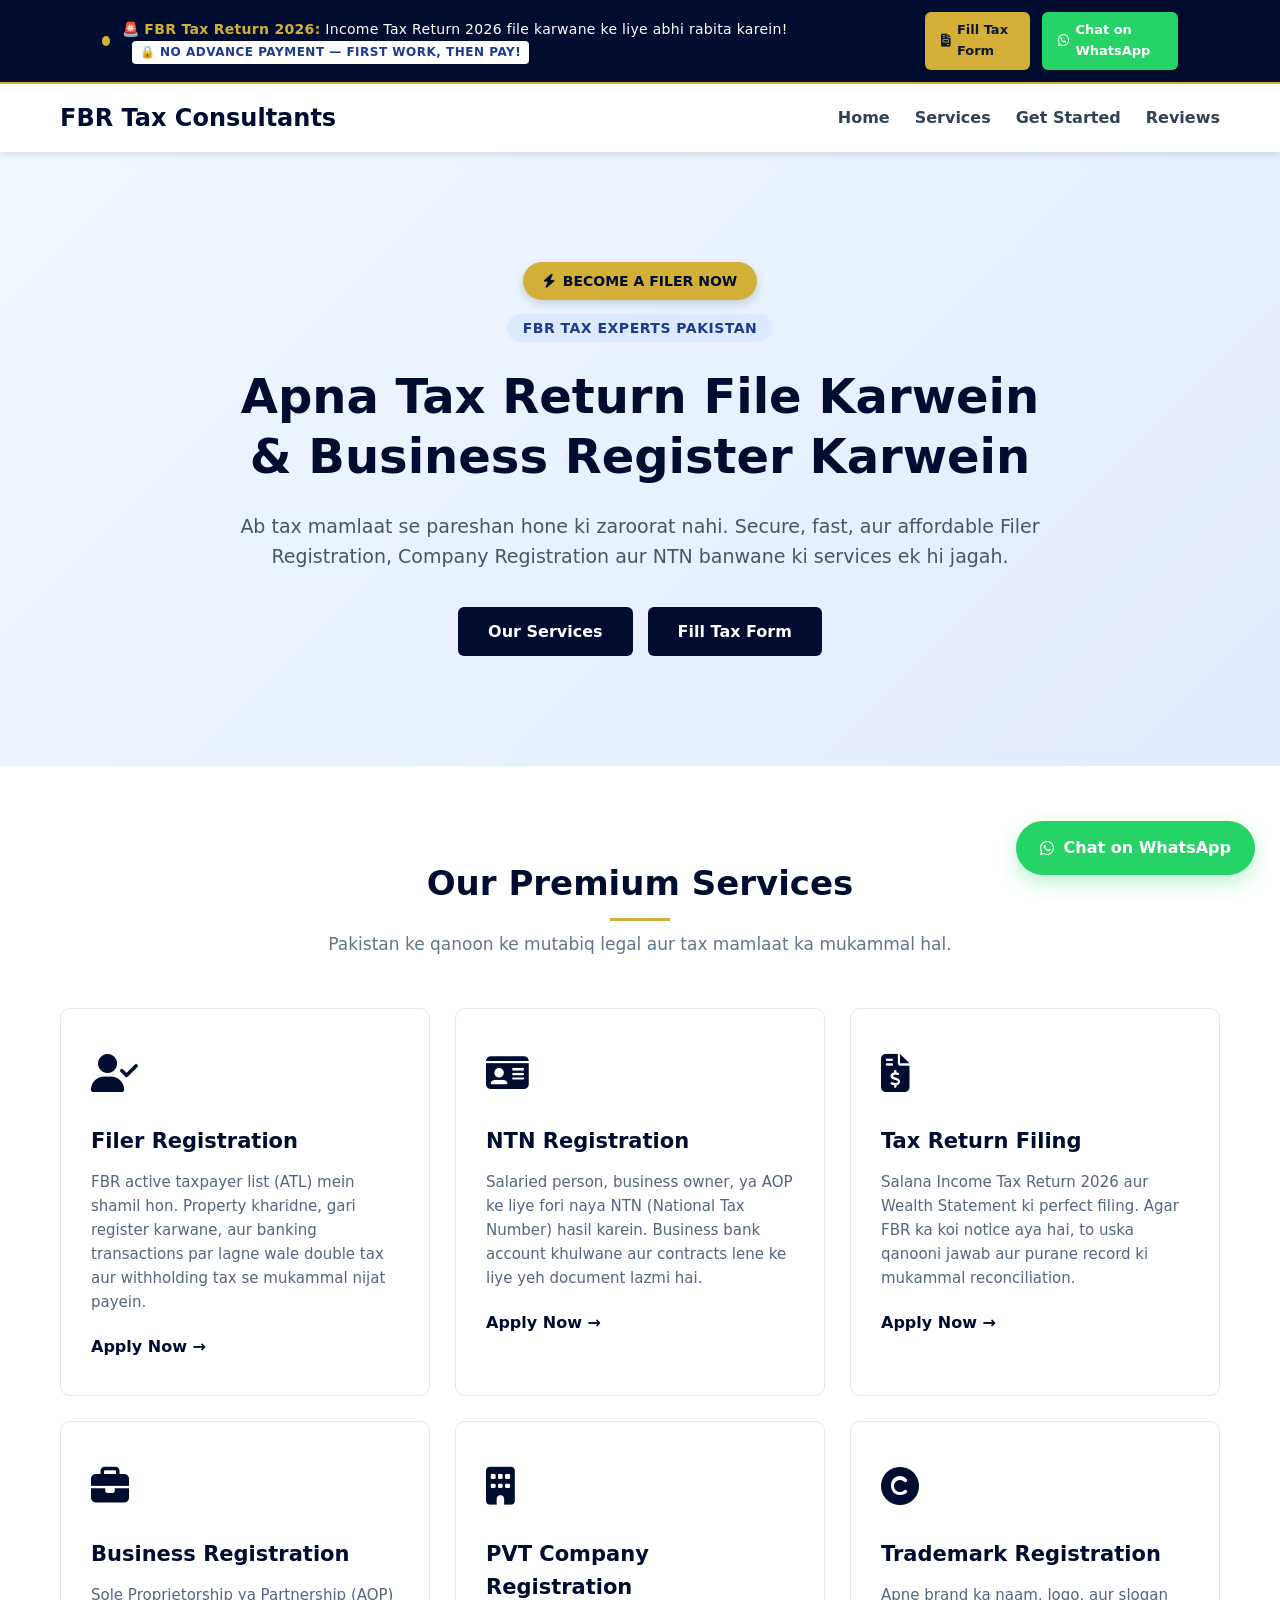
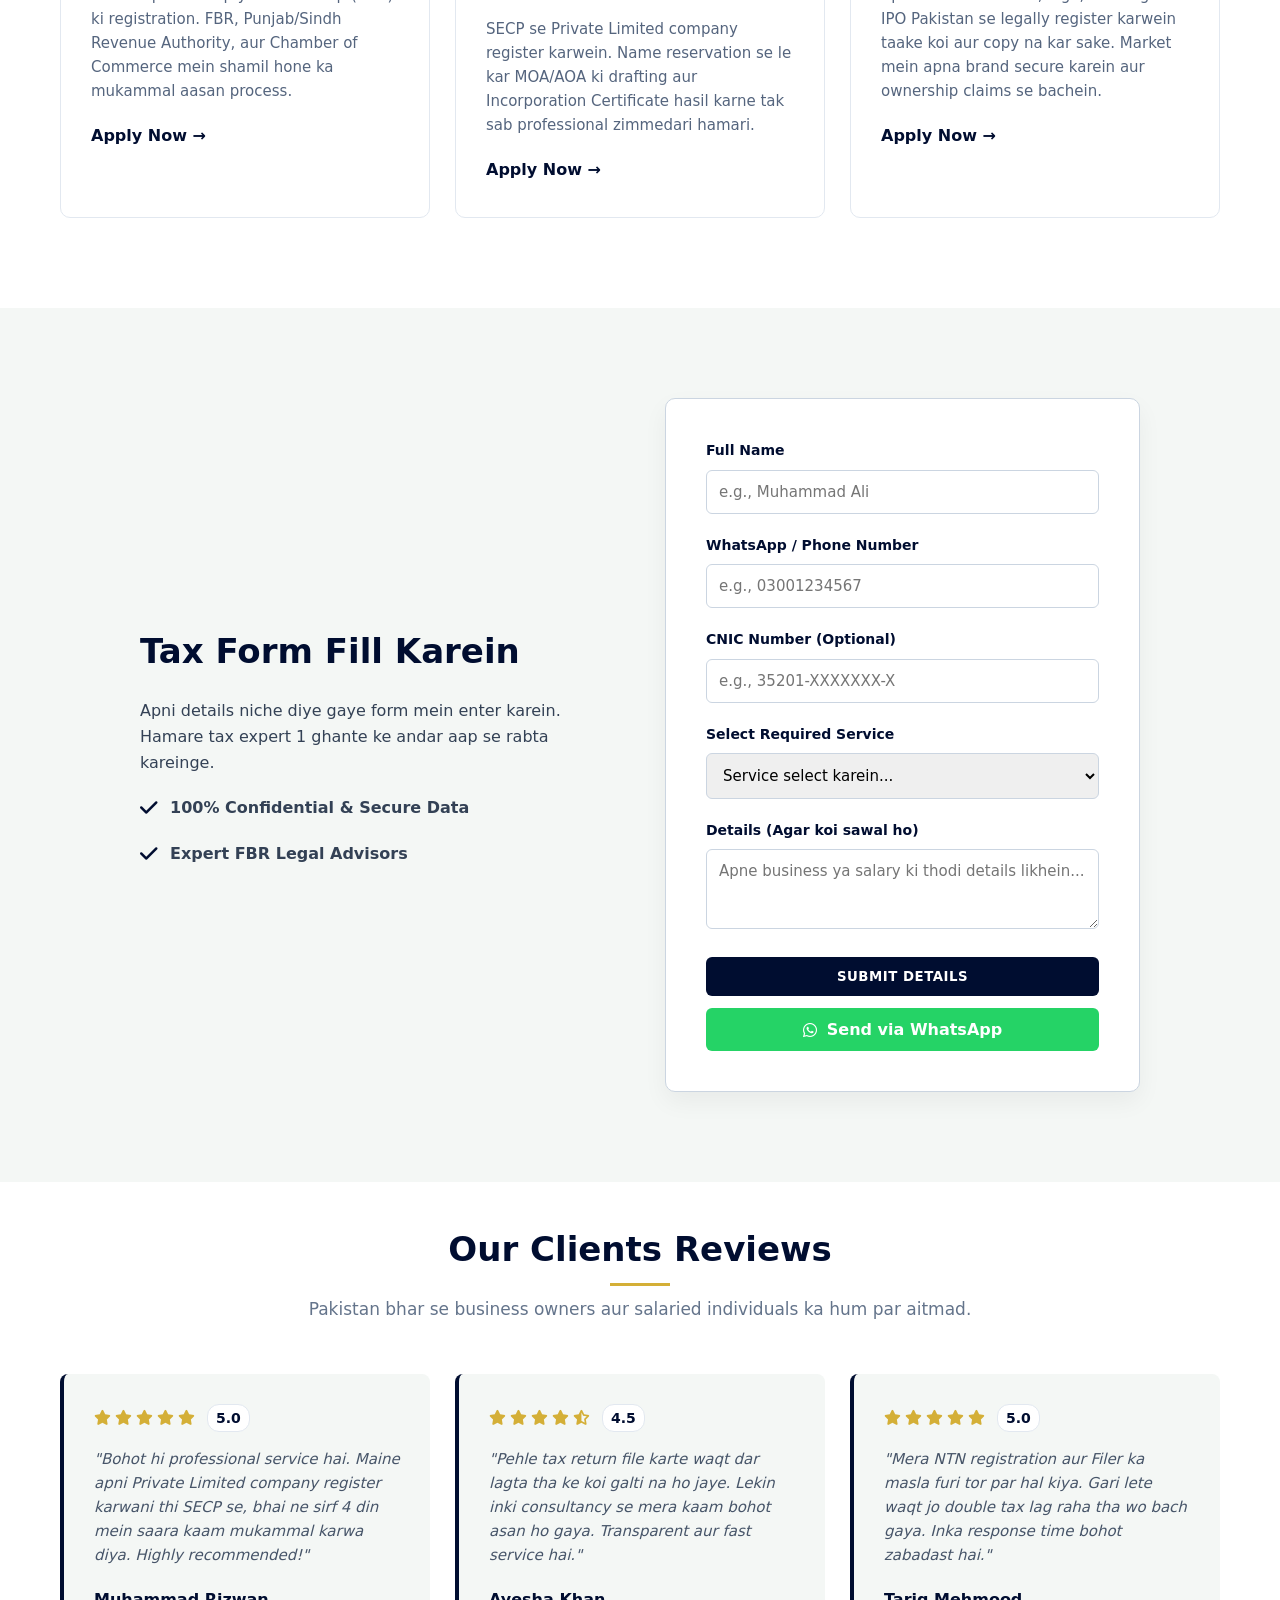
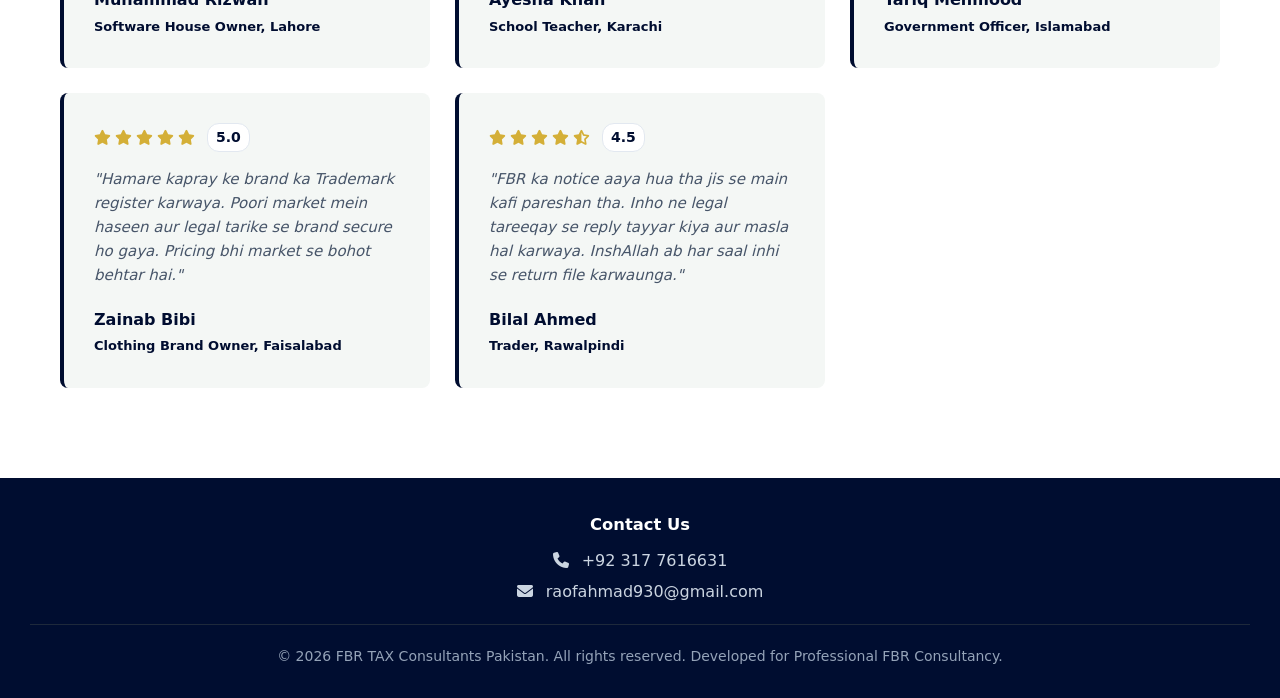
==== commit 1f0a681e: "Add Google site verification meta tag Added Google site verification meta tag to the head section." ====
--- a/index.html
+++ b/index.html
@@ -3,6 +3,7 @@
 <head>
     <meta charset="UTF-8">
     <meta name="viewport" content="width=device-width, initial-scale=1.0">
+    <meta name="google-site-verification" content="_6hEONCoFazjkdvTXtK7eapqjfX3TR0kQ3A5OlCSVaA" />
     <title>Tax & Business Consultancy | FBR Filer & Registrations Pakistan</title>
     <link rel="stylesheet" href="style.css">
     <link rel="stylesheet" href="https://cdnjs.cloudflare.com/ajax/libs/font-awesome/6.4.0/css/all.min.css">
--- a/style.css
+++ b/style.css
@@ -21,6 +21,37 @@
     background-color: #ffffff;
     line-height: 1.6;
 }
+/* Hero Top Button - New Positioning */
+.hero-top-btn {
+    display: inline-flex;
+    align-items: center;
+    gap: 8px;
+    background-color: var(--accent-color);
+    color: var(--primary-color);
+    padding: 8px 20px;
+    border-radius: 50px;
+    font-weight: 900;
+    font-size: 14px;
+    text-transform: uppercase;
+    text-decoration: none;
+    margin-bottom: 15px; /* Badge aur Button ke beech gap */
+    box-shadow: 0 4px 10px rgba(0,0,0,0.15);
+    transition: 0.3s;
+    animation: pulseBtn 2s infinite;
+}
+
+.hero-top-btn:hover {
+    transform: translateY(-3px);
+    background: #fff;
+}
+
+@keyframes pulseBtn {
+    0% { transform: scale(1); }
+    50% { transform: scale(1.05); }
+    100% { transform: scale(1); }
+}
+
+/* Baki sab styling purani wali hi rahegi */
 
 /* --- Upgraded Classy 2026 Announcement Bar --- */
 .announcement-bar {
@@ -35,8 +66,6 @@
     z-index: 1001;
     font-size: 14px;
     border-bottom: 2px solid var(--accent-color);
-    box-shadow: 0 4px 15px rgba(30, 58, 138, 0.25);
-    animation: barElegantGlow 4s infinite alternate;
 }
 
 .bar-content {
@@ -92,8 +121,6 @@
 .nav-links { display: flex; list-style: none; gap: 25px; }
 .nav-links a { text-decoration: none; color: var(--text-color); font-weight: 600; transition: 0.3s; }
 .nav-links a:hover { color: var(--primary-color); }
-.nav-btn { text-decoration: none; background: var(--primary-color); color: #fff; padding: 8px 18px; border-radius: 4px; font-weight: 600; transition: 0.3s; }
-.nav-btn:hover { background: #172554; box-shadow: 0 4px 10px rgba(30, 58, 138, 0.3); }
 
 /* --- Hero Section & Watermark --- */
 .hero-section {
@@ -187,10 +214,6 @@
     70% { transform: scale(1); box-shadow: 0 0 0 8px rgba(212, 175, 55, 0); }
     100% { transform: scale(0.95); box-shadow: 0 0 0 0 rgba(212, 175, 55, 0); }
 }
-@keyframes barElegantGlow {
-    0% { box-shadow: 0 4px 10px rgba(30, 58, 138, 0.2); }
-    100% { box-shadow: 0 4px 20px rgba(212, 175, 55, 0.3); border-color: #ffdf79; }
-}
 @keyframes textPulse {
     0% { transform: scale(1); }
     50% { transform: scale(1.03); background-color: #ffdf79; }
@@ -205,8 +228,6 @@
     cursor: pointer;
 }
 
-.mobile-only { display: none; }
-
 /* --- Mobile Responsive --- */
 @media (max-width: 900px) {
     .announcement-bar { flex-direction: column; gap: 12px; text-align: center; padding: 15px; }
@@ -217,8 +238,6 @@
 @media (max-width: 768px) {
     /* Navbar Mobile Fix */
     .menu-toggle { display: block; }
-    .desktop-only { display: none; }
-    .mobile-only { display: block; margin-top: 15px; }
     
     .nav-links {
         display: none;
@@ -238,16 +257,6 @@
         display: flex;
     }
 
-    .nav-btn-mobile {
-        background: var(--primary-color);
-        color: #fff;
-        padding: 10px 20px;
-        border-radius: 4px;
-        text-decoration: none;
-        font-weight: 600;
-        display: inline-block;
-    }
-
     .hero-container h1 { font-size: 32px; }
     .form-container { grid-template-columns: 1fr; gap: 40px; }
     .whatsapp-float span { display: none; } 
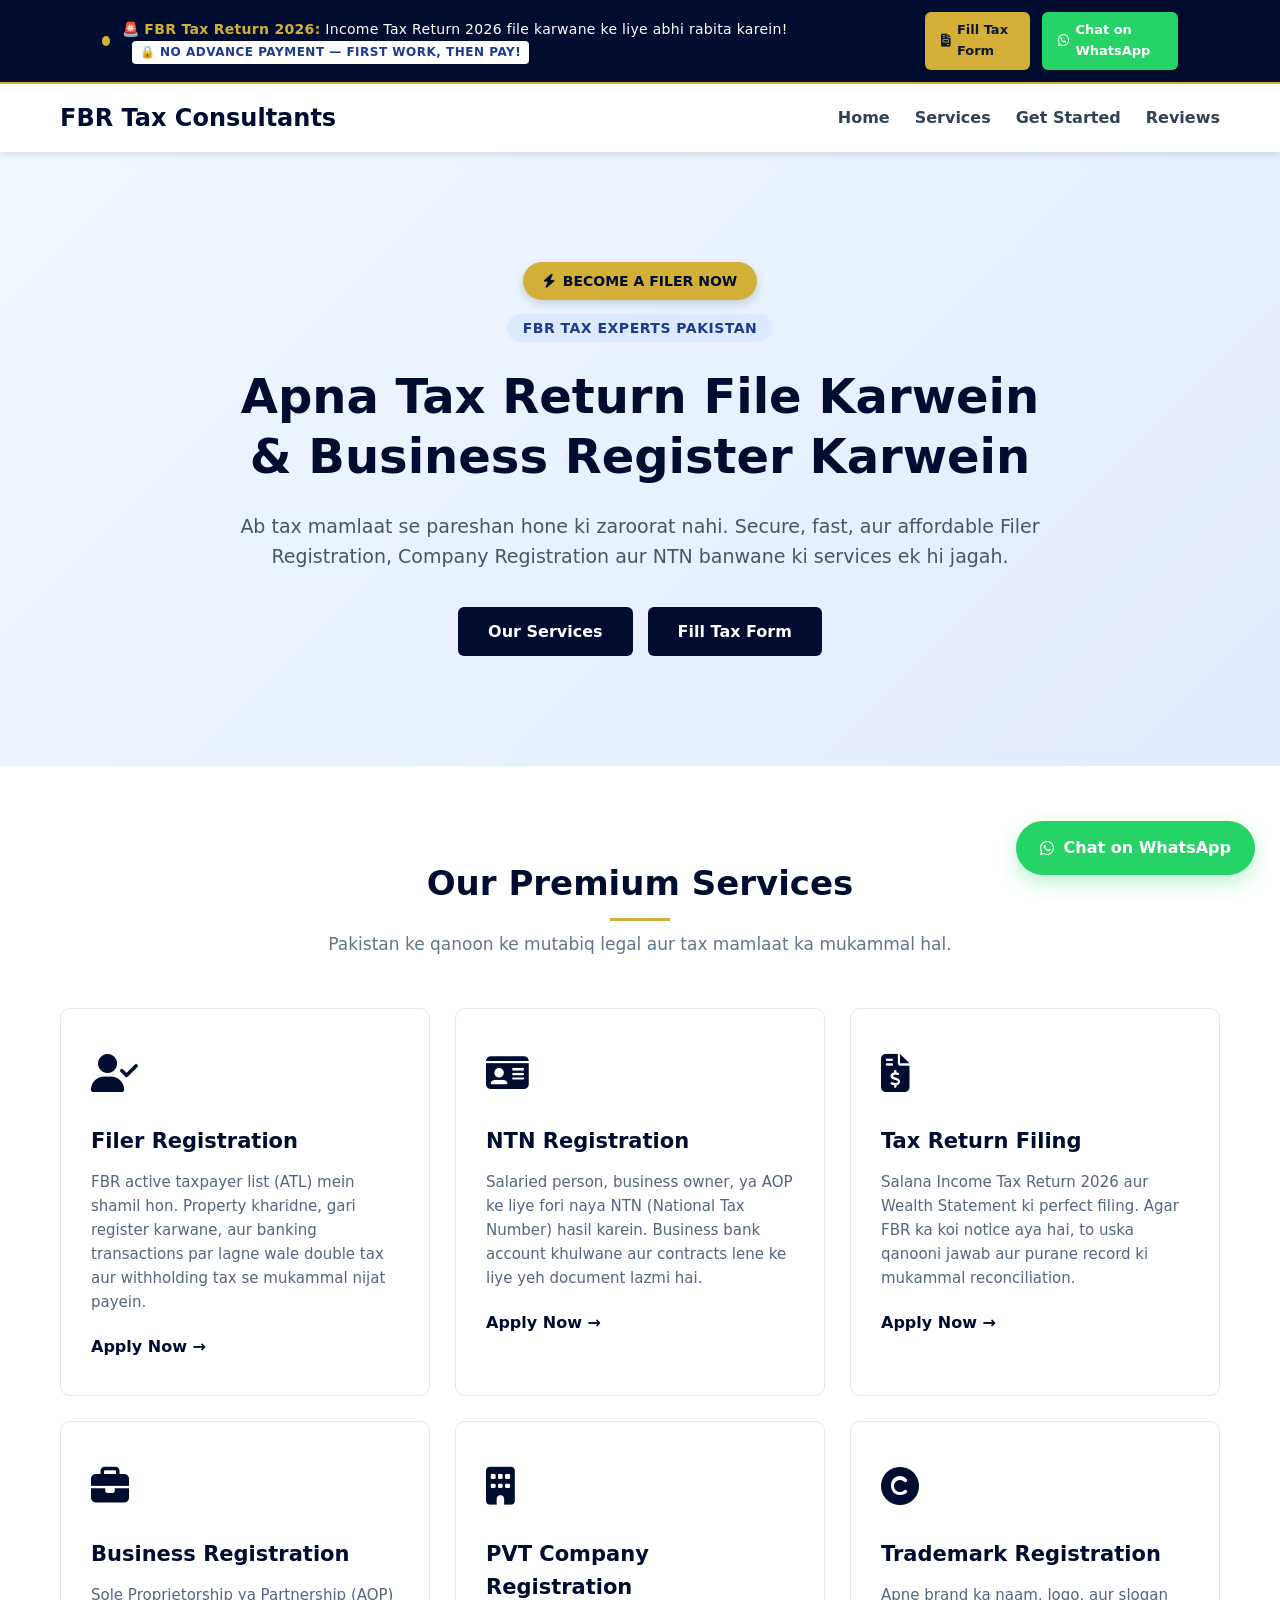
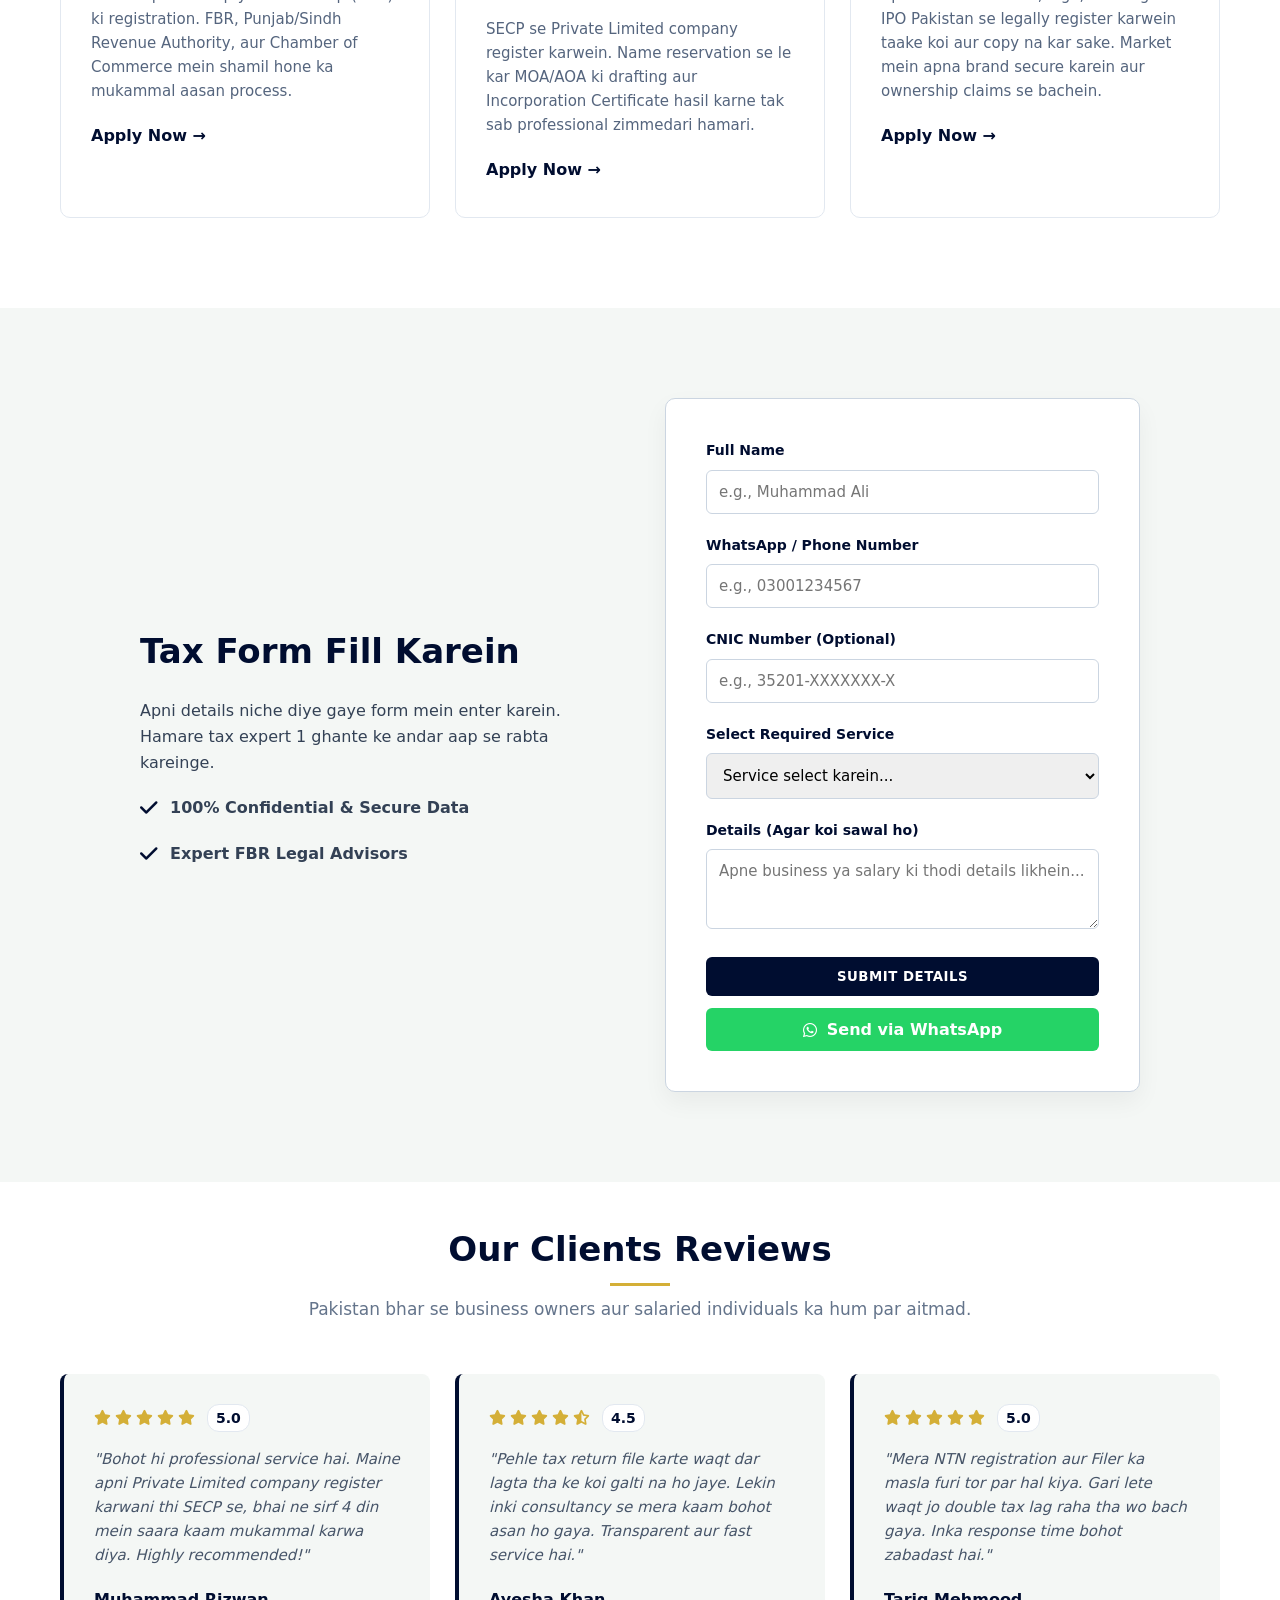
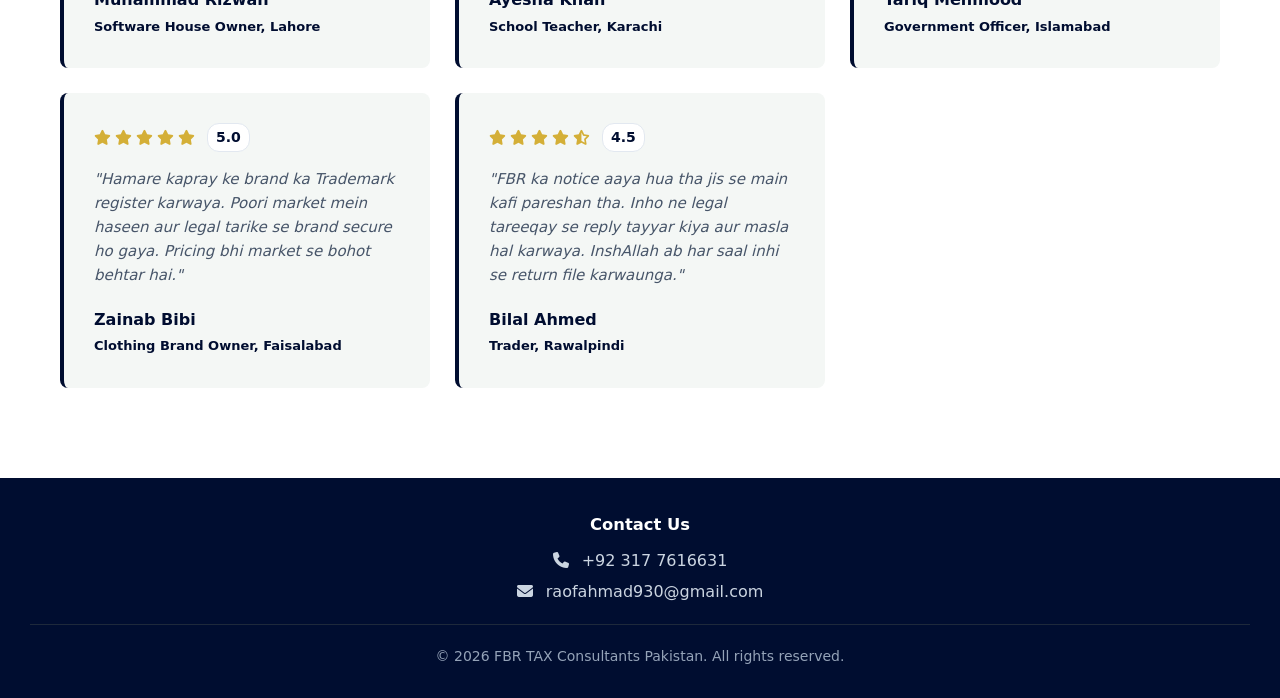
==== commit ed1ef02f: "Fix HTML encoding issues in index.html" ====
--- a/index.html
+++ b/index.html
@@ -3,7 +3,6 @@
 <head>
     <meta charset="UTF-8">
     <meta name="viewport" content="width=device-width, initial-scale=1.0">
-    <meta name="google-site-verification" content="_6hEONCoFazjkdvTXtK7eapqjfX3TR0kQ3A5OlCSVaA" />
     <title>Tax & Business Consultancy | FBR Filer & Registrations Pakistan</title>
     <link rel="stylesheet" href="style.css">
     <link rel="stylesheet" href="https://cdnjs.cloudflare.com/ajax/libs/font-awesome/6.4.0/css/all.min.css">
@@ -20,7 +19,6 @@
             <a href="#appointment" class="bar-btn bar-form-btn">
                 <i class="fa-solid fa-file-invoice"></i> Fill Tax Form
             </a>
-            
             <a href="https://wa.me/923177616631?text=Hi,%20I%20want%20to%20file%20my%20FBR%20Tax%20Return%20for%202026." class="bar-btn bar-whatsapp-btn" target="_blank" onclick="event.stopPropagation();">
                 <i class="fa-brands fa-whatsapp"></i> Chat on WhatsApp
             </a>
@@ -39,7 +37,7 @@
                 <li><a href="#appointment">Get Started</a></li>
                 <li><a href="#reviews">Reviews</a></li>
             </ul>
-            </nav>
+        </nav>
     </header>
 
     <main>
@@ -47,11 +45,11 @@
             <div class="fbr-watermark-layer">
                 <img src="https://upload.wikimedia.org/wikipedia/commons/4/43/Federal_Board_of_Revenue_Logo.png" alt="FBR Logo Watermark">
             </div>
-  <div class="hero-container">
+            <div class="hero-container">
                 <a href="#appointment" class="hero-top-btn">
                     <i class="fa-solid fa-bolt"></i> BECOME A FILER NOW
                 </a>
-    </div>
+            </div>
             <div class="hero-container">
                 <span class="badge">FBR Tax Experts Pakistan</span>
                 <h1>Apna Tax Return File Karwein <br>& Business Register Karwein</h1>
@@ -151,7 +149,7 @@
                             <option value="" disabled selected>Service select karein...</option>
                             <option value="Filer Registration">Filer Registration</option>
                             <option value="NTN Registration">NTN Registration</option>
-                            <option value="Tax Return Filing">Tax Return Filing (2026) s</option>
+                            <option value="Tax Return Filing">Tax Return Filing 2026 </option>
                             <option value="Business Registration">Business Registration (Sole Proprietor)</option>
                             <option value="PVT Company Registration">PVT Company (SECP) Registration</option>
                             <option value="Trademark Registration">Trademark Registration (IPO)</option>
@@ -164,7 +162,6 @@
                     
                     <div class="form-actions">
                         <button type="submit" class="btn btn-primary form-submit">Submit Details</button>
-                        
                         <button type="button" id="whatsappDirectBtn" class="btn btn-whatsapp">
                             <i class="fa-brands fa-whatsapp"></i> Send via WhatsApp
                         </button>
@@ -254,7 +251,7 @@
             </p>
         </div>
         <div style="border-top: 1px solid #1e293b; padding-top: 20px; margin-top: 10px;">
-            <p>&copy; 2026 FBR TAX Consultants Pakistan. All rights reserved. Developed for Professional FBR Consultancy.</p>
+            <p>&copy; 2026 FBR TAX Consultants Pakistan. All rights reserved.</p>
         </div>
     </footer>
 
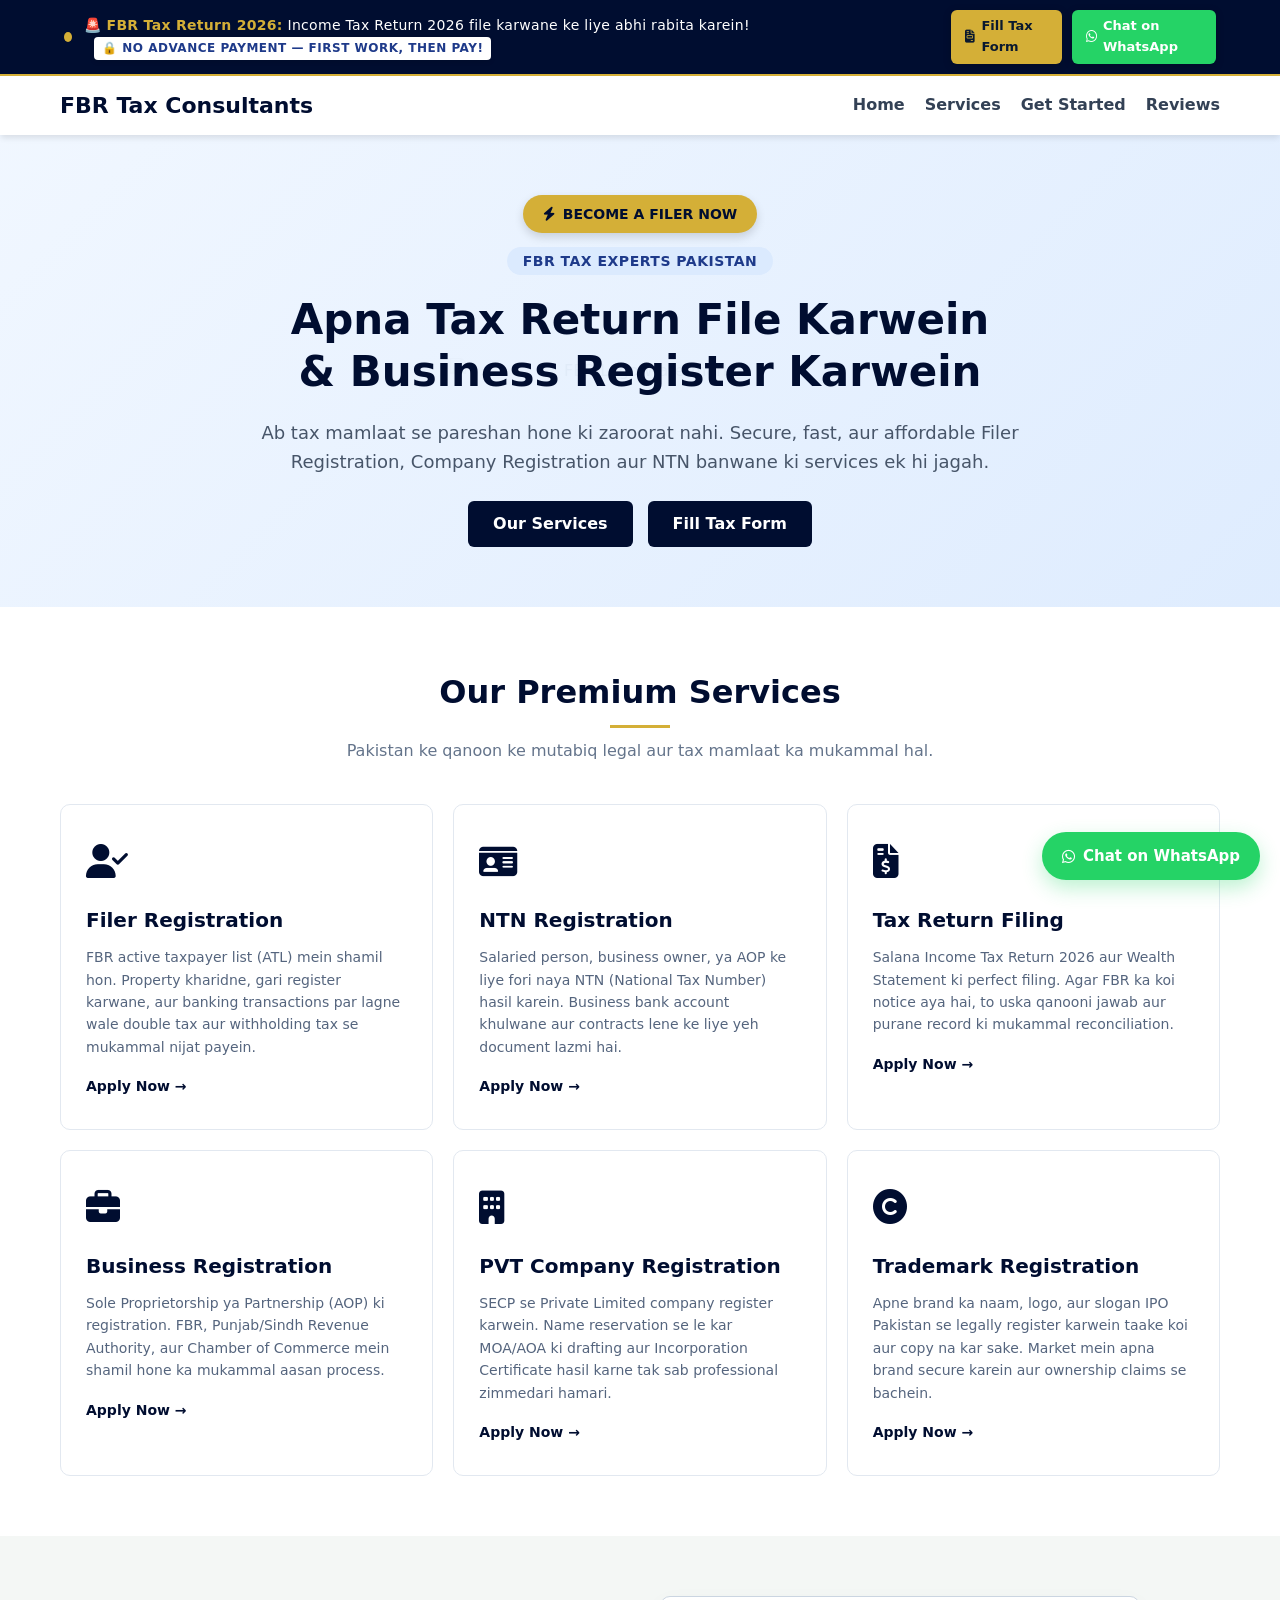
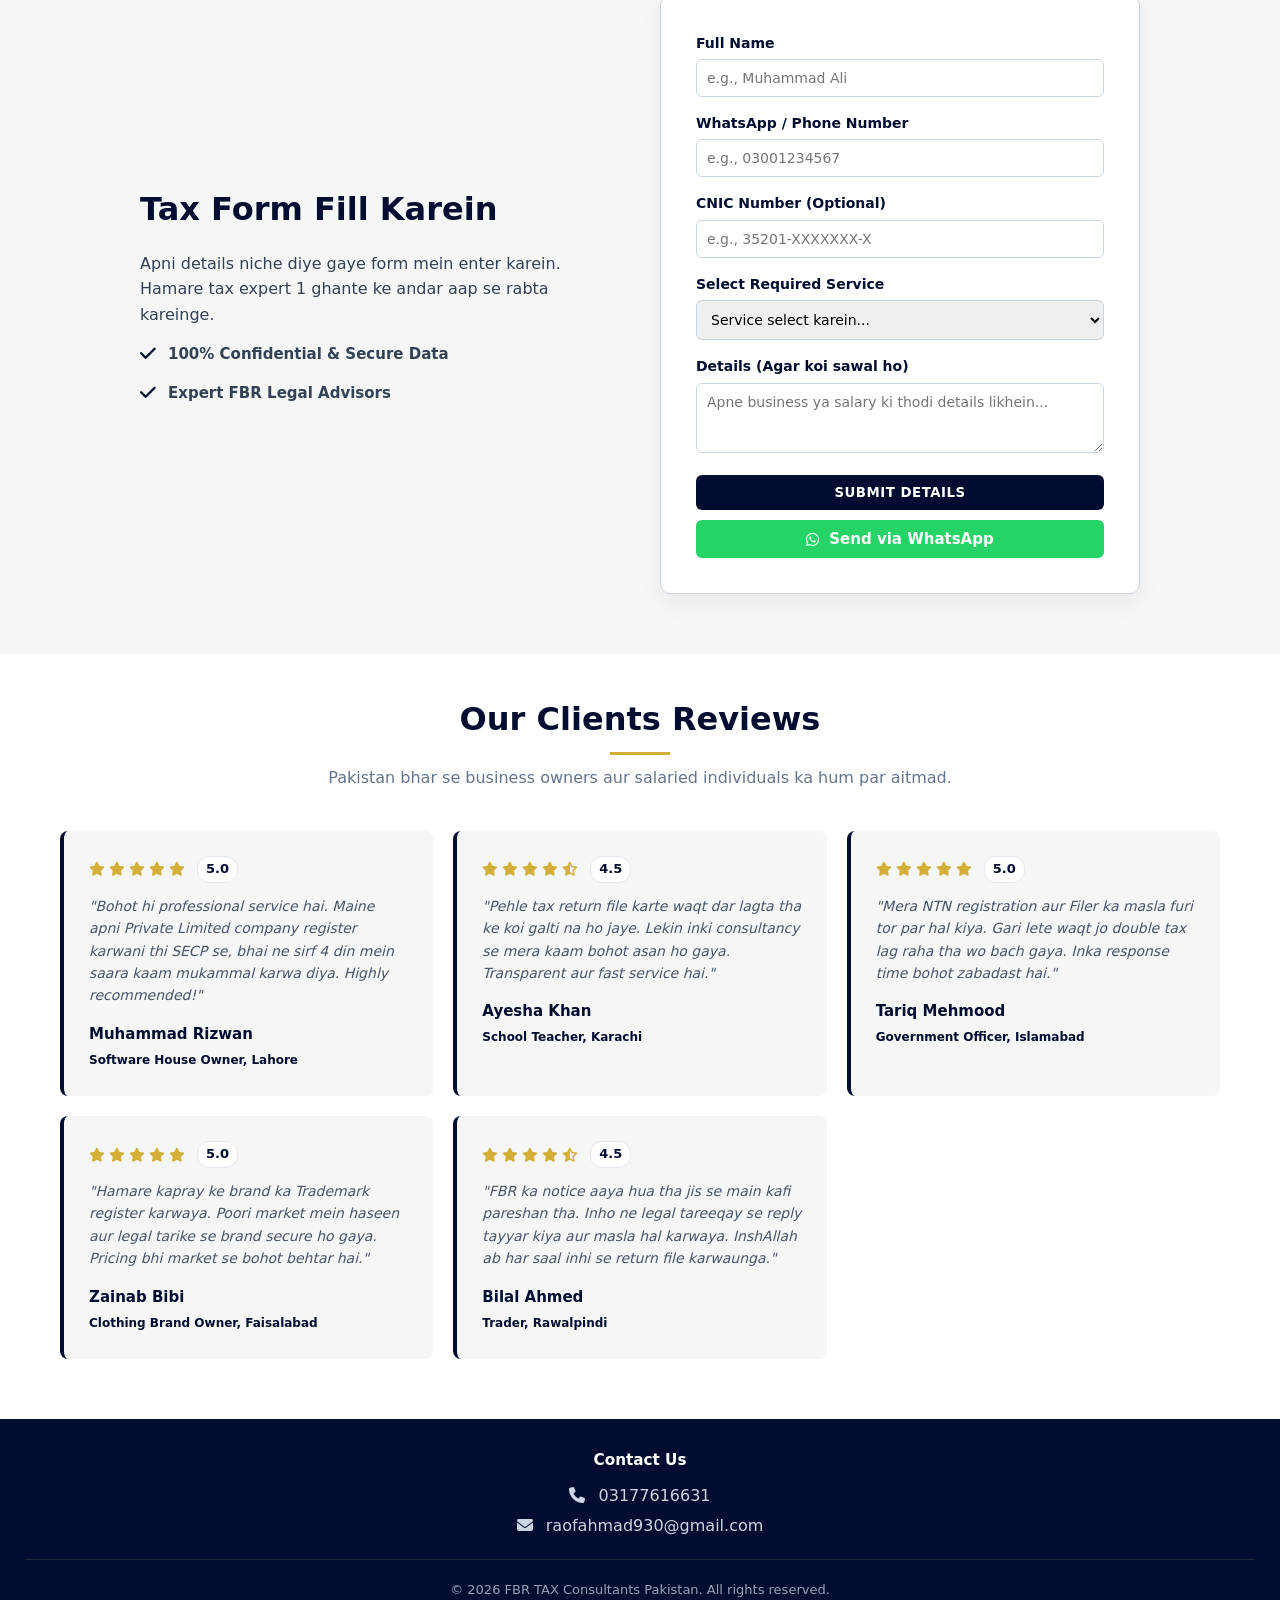
==== commit 49d00f57: "Fix HTML formatting and restore original content" ====
--- a/index.html
+++ b/index.html
@@ -244,7 +244,7 @@
         <div style="margin-bottom: 20px;">
             <h3 style="color: #ffffff; margin-bottom: 10px;">Contact Us</h3>
             <p style="font-size: 16px; color: #cbd5e1; margin-bottom: 5px;">
-                <i class="fa-solid fa-phone" style="margin-right: 8px;"></i> +92 317 7616631
+                <i class="fa-solid fa-phone" style="margin-right: 8px;"></i> 03177616631
             </p>
             <p style="font-size: 16px; color: #cbd5e1;">
                 <i class="fa-solid fa-envelope" style="margin-right: 8px;"></i> raofahmad930@gmail.com
--- a/style.css
+++ b/style.css
@@ -21,7 +21,8 @@
     background-color: #ffffff;
     line-height: 1.6;
 }
-/* Hero Top Button - New Positioning */
+
+/* Hero Top Button */
 .hero-top-btn {
     display: inline-flex;
     align-items: center;
@@ -34,7 +35,7 @@
     font-size: 14px;
     text-transform: uppercase;
     text-decoration: none;
-    margin-bottom: 15px; /* Badge aur Button ke beech gap */
+    margin-bottom: 15px;
     box-shadow: 0 4px 10px rgba(0,0,0,0.15);
     transition: 0.3s;
     animation: pulseBtn 2s infinite;
@@ -51,16 +52,14 @@
     100% { transform: scale(1); }
 }
 
-/* Baki sab styling purani wali hi rahegi */
-
-/* --- Upgraded Classy 2026 Announcement Bar --- */
+/* --- Announcement Bar --- */
 .announcement-bar {
     background: linear-gradient(135deg, #000d30 0%, #000d30 100%); 
     color: #ffffff;
     display: flex;
     justify-content: space-between;
     align-items: center;
-    padding: 12px 8%;
+    padding: 10px 5%;
     cursor: pointer;
     position: relative;
     z-index: 1001;
@@ -100,8 +99,8 @@
     animation: textPulse 2s infinite;
 }
 
-.bar-actions { display: flex; gap: 12px; }
-.bar-btn { color: #0a192f; text-decoration: none; padding: 8px 16px; border-radius: 6px; font-weight: 700; display: flex; align-items: center; gap: 6px; font-size: 13px; box-shadow: 0 2px 8px rgba(0,0,0,0.2); transition: all 0.3s ease; }
+.bar-actions { display: flex; gap: 10px; }
+.bar-btn { color: #0a192f; text-decoration: none; padding: 6px 14px; border-radius: 6px; font-weight: 700; display: flex; align-items: center; gap: 6px; font-size: 13px; box-shadow: 0 2px 8px rgba(0,0,0,0.2); transition: all 0.3s ease; }
 .bar-form-btn { background-color: var(--accent-color); color: #0a192f; }
 .bar-form-btn:hover { background-color: #bfa032; transform: translateY(-2px); }
 .bar-whatsapp-btn { background-color: #25d366; color: #ffffff; }
@@ -115,17 +114,17 @@
     box-shadow: 0 4px 6px -1px rgba(0,0,0,0.1);
     z-index: 1000;
 }
-.navbar { display: flex; justify-content: space-between; align-items: center; max-width: 1200px; margin: 0 auto; padding: 15px 20px; }
-.logo { font-size: 24px; font-weight: 800; color: var(--dark-blue); }
+.navbar { display: flex; justify-content: space-between; align-items: center; max-width: 1200px; margin: 0 auto; padding: 12px 20px; }
+.logo { font-size: 22px; font-weight: 800; color: var(--dark-blue); }
 .logo span { color: var(--primary-color); }
-.nav-links { display: flex; list-style: none; gap: 25px; }
+.nav-links { display: flex; list-style: none; gap: 20px; }
 .nav-links a { text-decoration: none; color: var(--text-color); font-weight: 600; transition: 0.3s; }
 .nav-links a:hover { color: var(--primary-color); }
 
 /* --- Hero Section & Watermark --- */
 .hero-section {
     background: linear-gradient(135deg, rgba(239, 246, 255, 0.9) 0%, rgba(219, 234, 254, 0.9) 100%);
-    padding: 110px 20px;
+    padding: 60px 20px; /* Reduced from 110px */
     text-align: center;
     position: relative !important;
     overflow: hidden !important;
@@ -135,6 +134,7 @@
     top: 50% !important; left: 50% !important;
     transform: translate(-50%, -50%) !important;
     width: 380px !important; height: 380px !important;
+    max-width: 100%;
     z-index: 1 !important;
     pointer-events: none !important;
     display: flex !important; justify-content: center !important; align-items: center !important;
@@ -146,66 +146,66 @@
 }
 .hero-container { max-width: 850px; margin: 0 auto; position: relative !important; z-index: 2 !important; }
 .badge { background: #dbeafe; color: #1e3a8a; padding: 6px 16px; border-radius: 20px; font-weight: 700; font-size: 14px; text-transform: uppercase; letter-spacing: 0.5px; }
-.hero-container h1 { font-size: 48px; color: var(--dark-blue); margin: 25px 0; line-height: 1.25; font-weight: 800; }
-.hero-container p { font-size: 19px; color: #475569; margin-bottom: 35px; }
+.hero-container h1 { font-size: 42px; color: var(--dark-blue); margin: 20px 0; line-height: 1.25; font-weight: 800; }
+.hero-container p { font-size: 18px; color: #475569; margin-bottom: 25px; }
 .hero-buttons { display: flex; justify-content: center; gap: 15px; }
 
 /* --- Buttons --- */
-.btn { padding: 12px 30px; border-radius: 6px; font-weight: 700; text-decoration: none; cursor: pointer; border: none; transition: 0.3s; }
+.btn { padding: 10px 25px; border-radius: 6px; font-weight: 700; text-decoration: none; cursor: pointer; border: none; transition: 0.3s; }
 .btn-primary { background: var(--primary-color); color: #fff; }
 .btn-primary:hover { background: #172554; transform: translateY(-2px); }
 .btn-secondary { background: var(--dark-blue); color: #fff; }
 .btn-secondary:hover { background: #1e293b; transform: translateY(-2px); }
 
 /* --- Services Section --- */
-.services-section { max-width: 1200px; margin: 0 auto; padding: 90px 20px; }
-.section-header { text-align: center; margin-bottom: 50px; }
-.section-header h2 { font-size: 34px; color: var(--dark-blue); font-weight: 800; position: relative; display: inline-block; padding-bottom: 10px; }
+.services-section { max-width: 1200px; margin: 0 auto; padding: 60px 20px; } /* Reduced */
+.section-header { text-align: center; margin-bottom: 40px; }
+.section-header h2 { font-size: 32px; color: var(--dark-blue); font-weight: 800; position: relative; display: inline-block; padding-bottom: 10px; }
 .section-header h2::after { content: ''; width: 60px; height: 3px; background: var(--accent-color); position: absolute; bottom: 0; left: 50%; transform: translateX(-50%); }
-.section-header p { color: #64748b; margin-top: 10px; font-size: 17px; }
-
-.services-grid { display: grid; grid-template-columns: repeat(auto-fit, minmax(320px, 1fr)); gap: 25px; }
-.service-card { border: 1px solid #e2e8f0; padding: 35px 30px; border-radius: 10px; background: #fff; transition: 0.3s; text-decoration: none; display: block; color: inherit; }
+.section-header p { color: #64748b; margin-top: 10px; font-size: 16px; }
+
+.services-grid { display: grid; grid-template-columns: repeat(auto-fit, minmax(300px, 1fr)); gap: 20px; }
+.service-card { border: 1px solid #e2e8f0; padding: 30px 25px; border-radius: 10px; background: #fff; transition: 0.3s; text-decoration: none; display: block; color: inherit; }
 .service-card:hover { transform: translateY(-5px); box-shadow: 0 15px 30px rgba(0,0,0,0.08); border-color: var(--primary-color); }
-.service-icon { font-size: 38px; color: var(--primary-color); margin-bottom: 20px; }
-.service-card h3 { font-size: 21px; color: var(--dark-blue); margin-bottom: 12px; font-weight: 700; }
-.service-card p { font-size: 15px; color: #55657e; margin-bottom: 20px; }
-.service-link { display: inline-block; text-decoration: none; color: var(--primary-color); font-weight: 700; }
+.service-icon { font-size: 34px; color: var(--primary-color); margin-bottom: 15px; }
+.service-card h3 { font-size: 20px; color: var(--dark-blue); margin-bottom: 10px; font-weight: 700; }
+.service-card p { font-size: 14px; color: #55657e; margin-bottom: 15px; }
+.service-link { display: inline-block; text-decoration: none; color: var(--primary-color); font-weight: 700; font-size: 14px; }
 
 /* --- Form Section --- */
-.form-section { background-color: var(--light-gray); padding: 90px 20px; }
-.form-container { max-width: 1000px; margin: 0 auto; display: grid; grid-template-columns: 1fr 1fr; gap: 50px; align-items: center; }
-.form-info h2 { font-size: 34px; color: var(--dark-blue); font-weight: 800; margin-bottom: 20px; }
-.info-item { display: flex; align-items: center; gap: 12px; margin-top: 20px; font-weight: 600; font-size: 16px; }
-.info-item i { color: var(--primary-color); font-size: 20px; }
-.tax-form { background: #fff; padding: 40px; border-radius: 10px; box-shadow: 0 10px 25px rgba(0,0,0,0.05); border: 1px solid var(--border-color); }
-.form-group { margin-bottom: 20px; }
-.form-group label { display: block; font-weight: 700; margin-bottom: 8px; font-size: 14px; color: var(--dark-blue); }
-.form-group input, .form-group select, .form-group textarea { width: 100%; padding: 12px; border: 1px solid var(--border-color); border-radius: 6px; font-size: 15px; outline: none; transition: 0.3s; }
+.form-section { background-color: var(--light-gray); padding: 60px 20px; } /* Reduced */
+.form-container { max-width: 1000px; margin: 0 auto; display: grid; grid-template-columns: 1fr 1fr; gap: 40px; align-items: center; }
+.form-info h2 { font-size: 32px; color: var(--dark-blue); font-weight: 800; margin-bottom: 15px; }
+.info-item { display: flex; align-items: center; gap: 12px; margin-top: 15px; font-weight: 600; font-size: 15px; }
+.info-item i { color: var(--primary-color); font-size: 18px; }
+.tax-form { background: #fff; padding: 35px; border-radius: 10px; box-shadow: 0 10px 25px rgba(0,0,0,0.05); border: 1px solid var(--border-color); }
+.form-group { margin-bottom: 15px; }
+.form-group label { display: block; font-weight: 700; margin-bottom: 5px; font-size: 14px; color: var(--dark-blue); }
+.form-group input, .form-group select, .form-group textarea { width: 100%; padding: 10px; border: 1px solid var(--border-color); border-radius: 6px; font-size: 14px; outline: none; transition: 0.3s; }
 .form-group input:focus, .form-group select:focus, .form-group textarea:focus { border-color: var(--primary-color); box-shadow: 0 0 0 3px rgba(30, 58, 138, 0.1); }
 
-/* Updated Buttons inside Form */
-.form-actions { display: flex; flex-direction: column; gap: 12px; margin-top: 10px; }
+/* Form Buttons */
+.form-actions { display: flex; flex-direction: column; gap: 10px; margin-top: 10px; }
 .form-submit { width: 100%; text-transform: uppercase; letter-spacing: 0.5px; }
-.btn-whatsapp { width: 100%; background-color: #25d366; color: white; display: flex; justify-content: center; align-items: center; gap: 10px; font-size: 16px; border: none; padding: 12px 30px; border-radius: 6px; font-weight: 700; cursor: pointer; transition: 0.3s; text-decoration: none; }
+.btn-whatsapp { width: 100%; background-color: #25d366; color: white; display: flex; justify-content: center; align-items: center; gap: 10px; font-size: 15px; border: none; padding: 10px 25px; border-radius: 6px; font-weight: 700; cursor: pointer; transition: 0.3s; text-decoration: none; }
 .btn-whatsapp:hover { background-color: #1ebd58; transform: translateY(-2px); }
 
 /* --- Reviews Section --- */
-.reviews-section { background-color: #fff; max-width: 1200px; margin: 0 auto; padding: 40px 20px 90px 20px; }
-.reviews-grid { display: grid; grid-template-columns: repeat(auto-fit, minmax(300px, 1fr)); gap: 25px; }
-.review-card { background: var(--light-gray); padding: 30px; border-radius: 8px; border-left: 4px solid var(--primary-color); transition: 0.3s; }
+.reviews-section { background-color: #fff; max-width: 1200px; margin: 0 auto; padding: 40px 20px 60px 20px; } /* Reduced */
+.reviews-grid { display: grid; grid-template-columns: repeat(auto-fit, minmax(280px, 1fr)); gap: 20px; }
+.review-card { background: var(--light-gray); padding: 25px; border-radius: 8px; border-left: 4px solid var(--primary-color); transition: 0.3s; }
 .review-card:hover { transform: scale(1.02); box-shadow: 0 10px 20px rgba(0,0,0,0.05); }
-.stars { color: var(--accent-color); margin-bottom: 15px; font-size: 15px; display: flex; align-items: center; gap: 4px; }
-.rating-num { color: var(--dark-blue); font-weight: 700; margin-left: 8px; font-size: 14px; background: #fff; padding: 2px 8px; border-radius: 12px; border: 1px solid #e2e8f0; }
-.review-text { font-style: italic; color: #475569; font-size: 15px; margin-bottom: 20px; line-height: 1.6; }
-.client-info h4 { color: var(--dark-blue); font-size: 16px; font-weight: 700; }
-.client-info span { color: var(--primary-color); font-size: 13px; font-weight: 600; }
+.stars { color: var(--accent-color); margin-bottom: 12px; font-size: 14px; display: flex; align-items: center; gap: 4px; }
+.rating-num { color: var(--dark-blue); font-weight: 700; margin-left: 8px; font-size: 13px; background: #fff; padding: 2px 8px; border-radius: 12px; border: 1px solid #e2e8f0; }
+.review-text { font-style: italic; color: #475569; font-size: 14px; margin-bottom: 15px; line-height: 1.6; }
+.client-info h4 { color: var(--dark-blue); font-size: 15px; font-weight: 700; }
+.client-info span { color: var(--primary-color); font-size: 12px; font-weight: 600; }
 
 /* --- Footer --- */
-footer { background: var(--dark-blue); color: #94a3b8; text-align: center; padding: 30px; font-size: 14px; border-top: 4px solid var(--primary-color); }
+footer { background: var(--dark-blue); color: #94a3b8; text-align: center; padding: 25px; font-size: 13px; border-top: 4px solid var(--primary-color); }
 
 /* --- WhatsApp Floating Button --- */
-.whatsapp-float { position: fixed; bottom: 25px; right: 25px; background-color: #25d366; color: white; border-radius: 50px; text-align: center; padding: 14px 24px; font-weight: 700; font-size: 16px; box-shadow: 0 8px 20px rgba(37, 211, 102, 0.3); text-decoration: none; display: flex; align-items: center; gap: 10px; z-index: 1000; transition: 0.3s ease; }
+.whatsapp-float { position: fixed; bottom: 20px; right: 20px; background-color: #25d366; color: white; border-radius: 50px; text-align: center; padding: 12px 20px; font-weight: 700; font-size: 15px; box-shadow: 0 8px 20px rgba(37, 211, 102, 0.3); text-decoration: none; display: flex; align-items: center; gap: 8px; z-index: 1000; transition: 0.3s ease; }
 .whatsapp-float:hover { transform: translateY(-3px); box-shadow: 0 12px 24px rgba(37, 211, 102, 0.4); background-color: #1ebd58; }
 
 /* --- Animations --- */
@@ -220,7 +220,7 @@
     100% { transform: scale(1); }
 }
 
-/* --- Menu Toggle Button (Hidden on Desktop) --- */
+/* --- Menu Toggle Button --- */
 .menu-toggle {
     display: none;
     font-size: 24px;
@@ -228,15 +228,14 @@
     cursor: pointer;
 }
 
-/* --- Mobile Responsive --- */
+/* --- Mobile Responsive (Tighter Spacing) --- */
 @media (max-width: 900px) {
-    .announcement-bar { flex-direction: column; gap: 12px; text-align: center; padding: 15px; }
-    .bar-content { flex-direction: column; gap: 6px; }
+    .announcement-bar { flex-direction: column; gap: 8px; text-align: center; padding: 10px; }
+    .bar-content { flex-direction: column; gap: 4px; }
     .bar-actions { width: 100%; justify-content: center; }
 }
 
 @media (max-width: 768px) {
-    /* Navbar Mobile Fix */
     .menu-toggle { display: block; }
     
     .nav-links {
@@ -244,23 +243,32 @@
         flex-direction: column;
         width: 100%;
         position: absolute;
-        top: 70px;
+        top: 60px;
         left: 0;
         background: #ffffff;
         box-shadow: 0 10px 15px rgba(0,0,0,0.1);
-        padding: 20px 0;
+        padding: 15px 0;
         text-align: center;
-        gap: 20px;
+        gap: 15px;
     }
     
-    .nav-links.active {
-        display: flex;
-    }
-
-    .hero-container h1 { font-size: 32px; }
-    .form-container { grid-template-columns: 1fr; gap: 40px; }
+    .nav-links.active { display: flex; }
+
+    /* Space optimizations for mobile */
+    .hero-section { padding: 40px 15px; } 
+    .services-section { padding: 40px 15px; }
+    .form-section { padding: 40px 15px; }
+    .reviews-section { padding: 30px 15px 50px 15px; }
+    
+    .hero-container h1 { font-size: 28px; margin: 15px 0; }
+    .hero-container p { font-size: 15px; margin-bottom: 20px; }
+    
+    .section-header { margin-bottom: 25px; }
+    .section-header h2 { font-size: 26px; }
+
+    .form-container { grid-template-columns: 1fr; gap: 30px; }
     .whatsapp-float span { display: none; } 
-    .whatsapp-float { padding: 16px; border-radius: 50%; bottom: 20px; right: 20px; }
+    .whatsapp-float { padding: 14px; border-radius: 50%; bottom: 15px; right: 15px; }
 }
 
 @media (max-width: 600px) {
